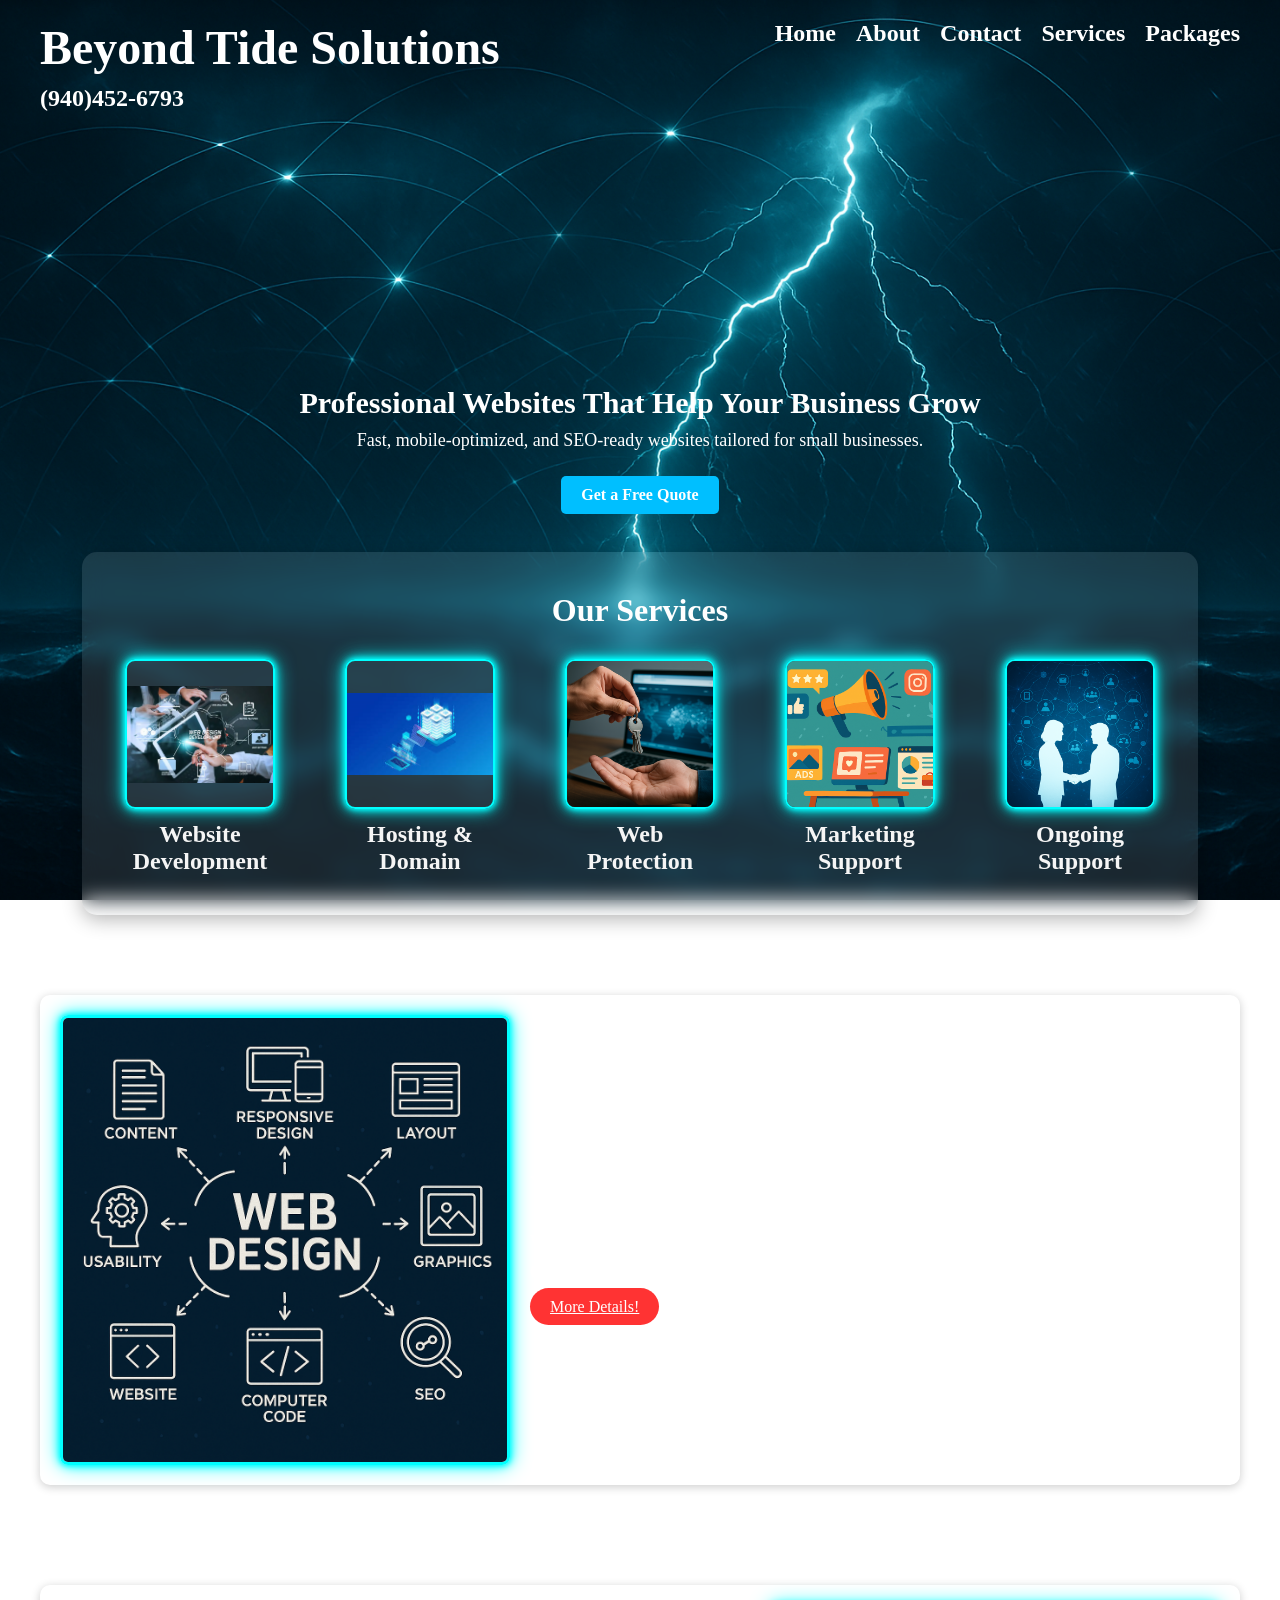
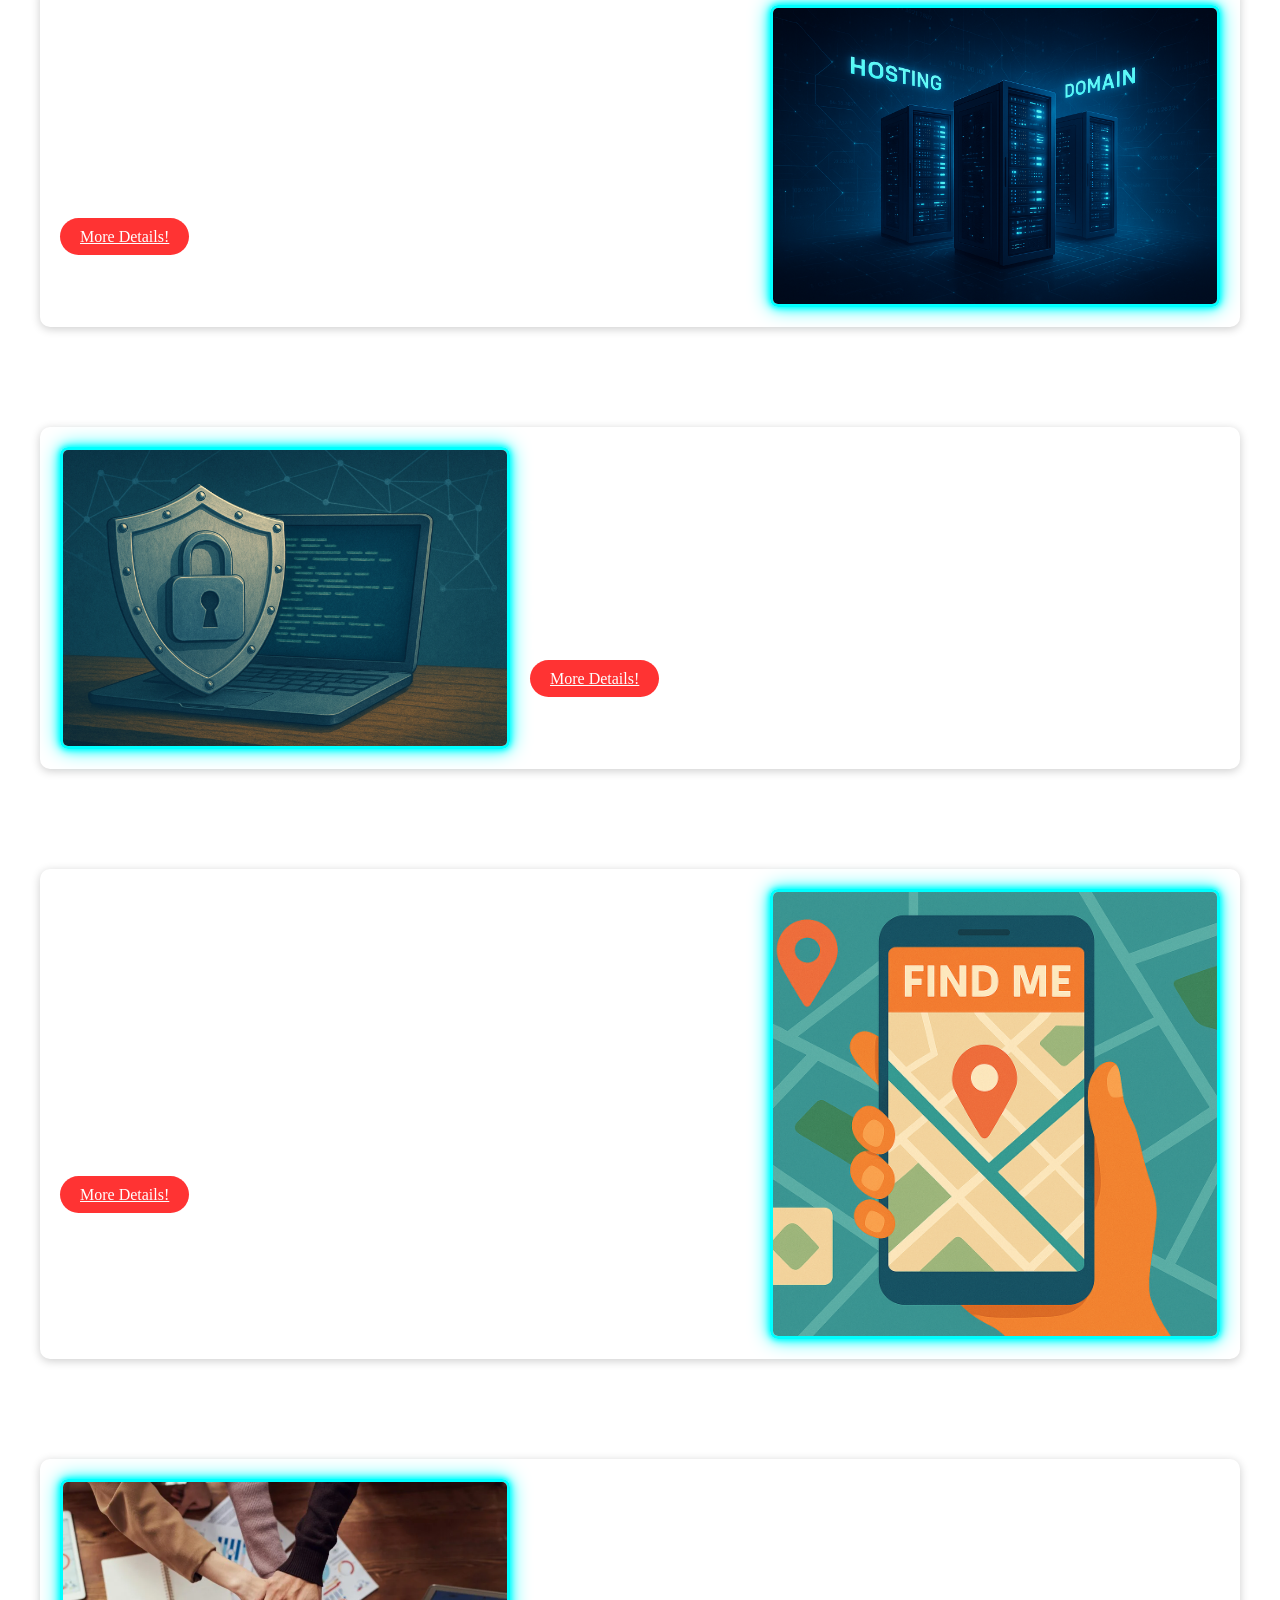
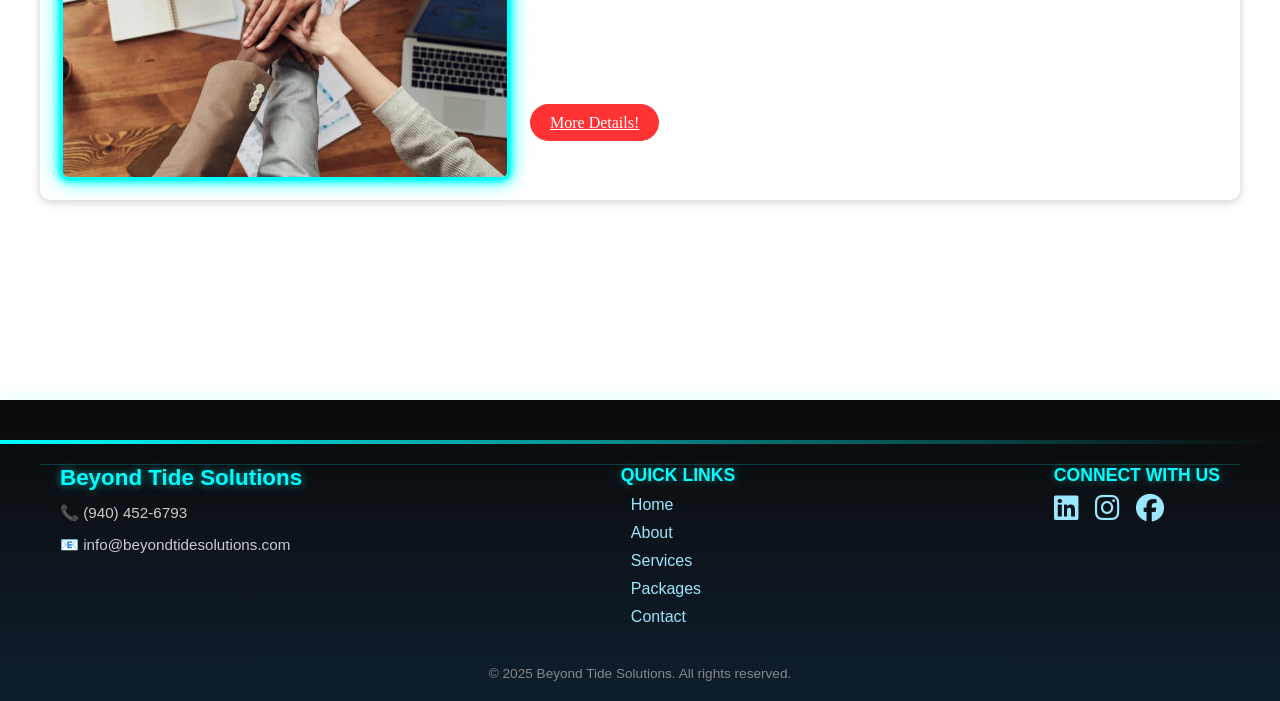
==== index.html @ 9009b9d4 "favicon" ====
<!DOCTYPE html>
<html lang="en">
<head>
  <meta charset="UTF-8" />
  <meta name="viewport" content="width=device-width, initial-scale=1.0"/>
  <title>Beyond Tide Solutions</title>
  <link rel="icon" type="image/png" href="Folder.Images/favicon.png">
  <link rel="stylesheet" href="css/styles.css">
  <link rel="stylesheet" href="https://cdnjs.cloudflare.com/ajax/libs/font-awesome/6.5.0/css/all.min.css" />
</head>

<body>

  <!-- Header Section -->
  <header>                                  <!-- This is the top of the page with site name, nav menu, phone number, logo, etc. -->
    <div class="container">                 <!-- Box that holds the content (div=generic box & class="container"= this box has special styling -->
      <div class="header-left">
        <h1 id="header-title">Beyond Tide Solutions</h1>        <!-- h# is a heading and the size of heading-->
        <h2>(940)452-6793</h2>                <!-- h# is a heading and the size of heading-->
      </div>
      <div class="header-right">              
        <nav>
          <ul>                                <!-- <ul> = unordered list -->
            <li><a href="#">Home</a></li>     <!-- <a href="#"> = anchor link (a is for hyperlinks. & href="#" is a placeholder — it means “this link doesn’t go anywhere yet.”)-->
            <li><a href="about.html">About</a></li>    
            <li><a href="contact.html">Contact</a></li>    
            <li><a href="services.html">Services</a></li>    
            <li><a href="packages.html">Packages</a></li>   
          </ul>
        </nav>
      </div>
    </div>

    <!-- Spacer -->
     
    <div class="spacer"></div>

    <!--Call To Action-->
    <div class="hero-overlay">
      <div class="hero-content">
        <h2>Professional Websites That Help Your Business Grow</h2>
        <p>Fast, mobile-optimized, and SEO-ready websites tailored for small businesses.</p>
        <a href="contact.html" class="cta-button">Get a Free Quote</a>
      </div>
    </div>

    <!-- Spacer -->
     
    <div class="spacer2"></div>



    <!-- Summary Icons Section -->

    <section class="service-overview blur-card fade-up">
      <h2>Our Services</h2>
      <div class="overview-icons">

    <a href="services.html" class="overview-icon">
      <div class="icon-wrapper">
        <img src="Folder.Images/Web_Design2.PNG" alt="Web_Design2">
      </div>
      <span>Website Development</span>
    </a>

    <a href="services.html" class="overview-icon">
      <div class="icon-wrapper">
        <img src="Folder.Images/Host_Domain2.png" alt="Host_Domain2">
      </div>
      <span>Hosting & Domain</span>
    </a>

    <a href="services.html" class="overview-icon">
      <div class="icon-wrapper">
        <img src="Folder.Images/web_Protection2.png" alt="web_Protection2">
      </div>
      <span>Web Protection</span>
    </a>

    <a href="services.html" class="overview-icon">
      <div class="icon-wrapper">
        <img src="Folder.Images/marketing_support2.png" alt="marketing_support2">
      </div>
      <span>Marketing Support</span>
    </a>

    <a href="services.html" class="overview-icon">
      <div class="icon-wrapper">
        <img src="Folder.Images/Support2.png" alt="Support2">
      </div>
      <span>Ongoing Support</span>
    </a>

  </div>
</section>


    <!-- Website Development Section -->

    <div class="services-container">
      <div class="service-box">
        <img src="Folder.Images/Web_Design1.png" alt="Service Image">
        <div class="service-content">
          <h2>Website Development</h2>
          <p>We use professionally designed templates from top-tier providers to create sleek, modern websites that fit your business.</p>
          <a href="services.html" class="btn">More Details!</a>
        </div>
      </div>


      <!-- Hosting & Domain Section -->

      <div class="service-box reverse">
        <img src="Folder.Images/Host_Domain1.png" alt="Host_Domain1">
        <div class="service-content">
          <h2>Hosting & Domain</h2>
          <p>We handle all the technical stuff pertaining to secure hosting & domain registration, so you don’t have to! Reliable uptime, fast loading speeds, and your own branded web address.</p>
          <a href="services.html" class="btn">More Details!</a>
        </div>
      </div>

      <!-- Web protection Section -->

      <div class="service-box">
        <img src="Folder.Images/web_Protection1.png" alt="web_Protection1">
        <div class="service-content">
          <h2>Website Protection</h2>
          <p>Protect your site and your visitors with built-in security features like SSL encryption, firewalls, and regular updates. Peace of mind, built in from the start.

            </p>
          <a href="services.html" class="btn">More Details!</a>
        </div>
      </div>

      <!-- Marketing Support -->

      <div class="service-box reverse">
        <img src="Folder.Images/marketing_support1.png" alt="marketing_support1">
        <div class="service-content">
          <h2>Grow Your Reach</h2>
          <p>Let people know you exist! From SEO to social media and email campaigns, we help you reach your audience and grow your presence online with smart, simple strategies.

            </p>
          <a href="services.html" class="btn">More Details!</a>
        </div>
      </div>

      <!-- Ongoing Support -->

      <div class="service-box">
        <img src="Folder.Images/Support1.PNG" alt="Support1">
        <div class="service-content">
          <h2>Ongoing Support</h2>
          <p>Our ongoing support will be the glue to keep everything together! We will be available to take in recommendations, make updates, and review opportunities to improve. BTS is here for our clients to help them grow digitally!
            </p>
          <a href="services.html" class="btn">More Details!</a>
        </div>
      </div>


    </div>


  </header>

  <footer class="site-footer">
    <div class="container footer-container">

      <div class="footer-left">
        <h3>Beyond Tide Solutions</h3>
        <p>📞 (940) 452-6793</p>
        <p>📧 info@beyondtidesolutions.com</p>
      </div>

      <div class="footer-center">
        <h4>Quick Links</h4>
        <ul>
          <li><a href="Index.html">Home</a></li>
          <li><a href="about.html">About</a></li>
          <li><a href="services.html">Services</a></li>
          <li><a href="packages.html">Packages</a></li>
          <li><a href="contact.html">Contact</a></li>
        </ul>
      </div>

      <div class="footer-right">
        <h4>Connect With Us</h4>
        <div class="social-icons">
          <a href="https://linkedin.com/in/charleseparet" target="_blank" aria-label="LinkedIn">
            <i class="fab fa-linkedin fa-lg"></i>
          </a>
          <a href="https://instagram.com" target="_blank" aria-label="Instagram">
            <i class="fab fa-instagram fa-lg"></i>
          </a>
          <a href="https://facebook.com" target="_blank" aria-label="Facebook">
            <i class="fab fa-facebook fa-lg"></i>
          </a>
        </div>
      </div>

    </div>

    <div class="footer-bottom">
      <p>&copy; 2025 Beyond Tide Solutions. All rights reserved.</p>
    </div>
  </footer>


</body>

</html>
---- css/styles.css ----
/* Reset */
* {
  margin: 0;
  padding: 0;
  box-sizing: border-box;
}

/* Header styling */
header {
  background-image: url('../Folder.Images/HP_Header_png.png');
  background-size: cover;
  background-position: center;
  background-attachment: fixed;
  height: 3600px;
  padding: 20px;
  color: white;
}

/* Flex row layout for container */
.container {
  display: flex;
  justify-content: space-between;
  align-items: flex-start;
  width: 100%;
  max-width: 1200px;
  margin: 0 auto;
}

/* Left column */
.header-left {
  display: flex;
  flex-direction: column;
  gap: 10px;
}


.header-right nav {
  position: relative;
  z-index: 10;
}

/* Right column - nav links */
.header-right nav ul {
  display: flex;
  list-style: none;
  gap: 20px;
}

.header-right nav a {
  color: white;
  text-decoration: none;
  font-weight: bold;
  font-size: 24px;
}

/* Optional flicker effect */
#header-title {
  font-size: 48px;
  color: white;
  opacity: 0;
  transform: translateX(-100px);
  animation: fadeSlideIn 2s ease-out forwards, flickerEffect 10s ease-in-out forwards;
  animation-delay: 0s, 2s; /* first animation starts immediately, second starts after 2s */
}

@keyframes fadeSlideIn {
  to {
    opacity: 1;
    transform: translateX(0);
  }
}

@keyframes flickerEffect {
  0% { color: white; opacity: 1; }
  10% { color: #ccc; opacity: 0.8; }
  20% { color: white; opacity: 0.6; }
  30% { color: #999; opacity: 0.9; }
  40% { color: white; opacity: 0.5; }
  50% { color: #888; opacity: 0.7; }
  60% { color: white; opacity: 0.4; }
  70% { color: #666; opacity: 0.6; }
  80% { color: #444; opacity: 0.5; }
  90% { color: #999; opacity: 0.6; }
  100% { color: white; opacity: 1; }
}


/* Spacer Section */

.spacer {
  height: 300px; /* Adjust to your needs */
}

/* Hero Section */

.Container-Call {
  position: relative;
  height: 300px; /* or adjust as needed */
  overflow: hidden;
}

.hero-overlay {
  position: absolute;
  top: 0;
  left: 0;
  width: 100%;
  height: 100%;
  background: transparent;   /* rgba(0, 0, 0, 0.223); /* darken background */
  display: flex;
  justify-content: center;
  align-items: center;
  text-align: center;
  z-index: 1;
}

.hero-content {
  z-index: 2;
  color: white;
  padding: 20px;
  max-width: 800px;
}

.hero-content h2 {
  font-size: 30px; /* Adjust as needed */
  font-weight: 700;
  margin-bottom: 10px;
}

.hero-content p {
  font-size: 18px;
  font-weight: 300;
  margin-bottom: 10px;
}


.cta-button {
  margin-top: 15px;
  display: inline-block;
  padding: 10px 20px;
  background-color: #00bfff;
  color: white;
  text-decoration: none;
  border-radius: 5px;
  font-weight: bold;
  transition: background-color 0.3s;
}

.cta-button:hover {
  background-color: #008ecf;
}


/* Spacer Section */

.spacer2 {
  height: 100px; /* Adjust to your needs */
}


/* Quick Summary Section */

.blur-card {
  background: rgba(255, 255, 255, 0.1); /* semi-transparent */
  backdrop-filter: blur(10px);         /* <-- the blur effect */
  -webkit-backdrop-filter: blur(10px); /* Safari support */
  border-radius: 15px;
  padding: 40px 20px;
  margin: 40px auto;
  width: 90%;
  max-width: 1200px;
  color: white; /* or adjust based on your design */
  box-shadow: 0 4px 20px rgba(0, 0, 0, 0.3);
  text-align: center;
}

.fade-up {
  opacity: 0;
  transform: translateY(50px);
  animation: fadeInUp 1s ease-out forwards;
  animation-delay: 0.3s; /* optional */
}

@keyframes fadeInUp {
  to {
    opacity: 1;
    transform: translateY(0);
  }
}

.service-overview h2 {
  margin-bottom: 30px;
  font-size: 2rem;
  color: white;
}

.overview-icons {
  display: flex;
  justify-content: center;
  flex-wrap: wrap;
  gap: 100px;
}

.overview-icon {
  display: flex;
  flex-direction: column;
  align-items: center;
  text-decoration: none;
  color: whitesmoke;
  transition: transform 0.3s;
  width: 120px;
}

.icon-wrapper {
  width: 150px;
  height: 150px;
  display: flex;
  justify-content: center;
  align-items: center;
  overflow: hidden;
  border: 2px solid #00ffff;
  box-shadow:
    0 0 5px #00ffff,
    0 0 10px #00ffff,
    0 0 20px #00ffff;
  border-radius: 10px; /* optional */
  background-color: rgba(255,255,255,0.05); /* optional backdrop look */
}

.icon-wrapper img {
  max-width: 100%;
  max-height: 100%;
  object-fit: contain;
  display: block;
}


.overview-icon span {
  font-size: 24px;
  font-weight: bold;
  color: whitesmoke;
  text-align: center;
  margin-top: 12px; /* Add space below the icon */
}

.overview-icon:hover {
  transform: scale(1.1);
}


/* Web Developement Section */

.services-container {
  display: flex;
  flex-direction: column;
  gap: 100px; /* increase as needed */
  padding: 40px 20px;
}



.service-box {
  color: white;
  padding: 20px;
  display: flex;
  flex-direction: row;
  align-items: center;
  gap: 20px;
  width:100%;
  border-radius: 10px;
  box-shadow: 0 2px 10px rgba(0, 0, 0, 0.2);
  opacity: 0;
  transform: translateX(100px);
  animation: fadeInRight 1s ease-out forwards;
  animation-delay: 0.3s; /* optional delay */
}
@keyframes fadeInRight {
  from {
    opacity: 0;
    transform: translateX(100px);
  }
  to {
    opacity: 1;
    transform: translateX(0);
  }
}

.service-box img {
  max-width: 450px;
  width: 150%;
  border-radius: 8px;
  border: 3px solid #00ffff; /* Neon cyan */
  border-radius: 8px;
  box-shadow:
    0 0 5px #00ffff,
    0 0 10px #00ffff,
    0 0 20px #00ffff;
}

.service-content {
  flex: 1;
}

.service-content h2 {
  margin: 0 0 10px;
  font-size: 48px;
}

.service-content p {
  margin: 0 0 15px;
  font-size: 24px;
}

.btn {
  background-color: #ff3333;
  color: white;
  padding: 10px 20px;
  border: none;
  border-radius: 20px;
  font-size: 1rem;
  cursor: pointer;
  transition: background-color 0.3s;
}

.btn:hover {
  background-color: #cc0000;
}

/* hosting and domain section */

.service-box.reverse {
  flex-direction: row-reverse;
}



/* Mobile view adjustments */
@media (max-width: 600px) {
  .service-box {
    flex-direction: column;
    text-align: center;
  }

  .service-box img {
    max-width: 100%;
  }
}


/*      footer      */



/* ---------- Footer Styles ---------- */

.site-footer {
  background: linear-gradient(to bottom, #0a0a0a, #0f1e2d); /* rich, dark gradient */
  color: #e0e0e0;
  padding: 40px 0 20px;
  font-family: 'Segoe UI', Tahoma, Geneva, Verdana, sans-serif;
  font-size: 0.95rem;
  box-shadow: 0 -4px 20px rgba(0, 255, 255, 0.1);
  position: relative;
}

.site-footer::before {
  content: "";
  display: block;
  height: 4px;
  background: linear-gradient(to right, #00ffff, transparent);
  margin-bottom: 20px;
}

.footer-container {
  display: flex;
  flex-wrap: wrap;
  justify-content: space-between;
  gap: 2rem;
  max-width: 1200px;
  margin: 0 auto;
  padding: 0 20px;
  border-top: 1px solid rgba(0, 255, 255, 0.2);
}

/* Footer Left Section */
.footer-left h3 {
  color: #00ffff;
  font-size: 1.4rem;
  margin-bottom: 10px;
  text-shadow: 0 0 8px rgba(0, 255, 255, 0.6);
}

.footer-left p {
  color: #ccc;
  font-size: 0.95rem;
  line-height: 1.6;
  margin-bottom: 8px;
}

.footer-left .phone {
  color: #00ffcc;
}

.footer-left .email {
  color: #66ccff;
}

/* Footer Center Section */
.footer-center h4 {
  color: #00ffff;
  text-shadow: 0 0 8px rgba(0, 255, 255, 0.4);
  margin-bottom: 10px;
  font-size: 1.1rem;
  text-transform: uppercase;
}

.footer-center ul {
  list-style: none;
  padding-left: 0;
  margin: 0;
}

.footer-center ul li {
  margin-bottom: 10px;
}

.footer-center ul li a {
  color: #9be7ff;
  text-decoration: none;
  font-size: 1rem;
  position: relative;
  padding-left: 10px;
  transition: color 0.3s ease, text-shadow 0.3s ease;
}

.footer-center ul li a::before {
  content: "";
  position: absolute;
  left: 0;
  top: 50%;
  transform: translateY(-50%);
  height: 6px;
  width: 6px;
  background-color: #00ffff;
  border-radius: 50%;
  opacity: 0;
  transition: opacity 0.3s;
}

.footer-center ul li a:hover::before {
  opacity: 1;
}

.footer-center ul li a:visited {
  color: #9be7ff;
}

.footer-center ul li a:hover {
  color: #00ffff;
  text-shadow: 0 0 5px #00ffff;
}

/* Footer Right Section */
.footer-right h4 {
  color: #00ffff;
  text-shadow: 0 0 8px rgba(0, 255, 255, 0.4);
  margin-bottom: 10px;
  font-size: 1.1rem;
  text-transform: uppercase;
}

.social-icons a {
  color: #9be7ff;
  margin-right: 12px;
  font-size: 1.4rem;
  transition: color 0.3s, text-shadow 0.3s;
  display: inline-block;
}

.social-icons a:hover {
  color: #00ffff;
  text-shadow: 0 0 6px #00ffff;
}

/* Bottom Bar */
.footer-bottom {
  text-align: center;
  margin-top: 30px;
  font-size: 0.85rem;
  color: #888;
}

/* Responsive Adjustments */
@media (max-width: 768px) {
  .footer-container {
    flex-direction: column;
    align-items: center;
    text-align: center;
  }

  .footer-left,
  .footer-center,
  .footer-right {
    min-width: 100%;
  }

  .social-icons a {
    font-size: 1.6rem;
    margin: 0 8px;
  }
}
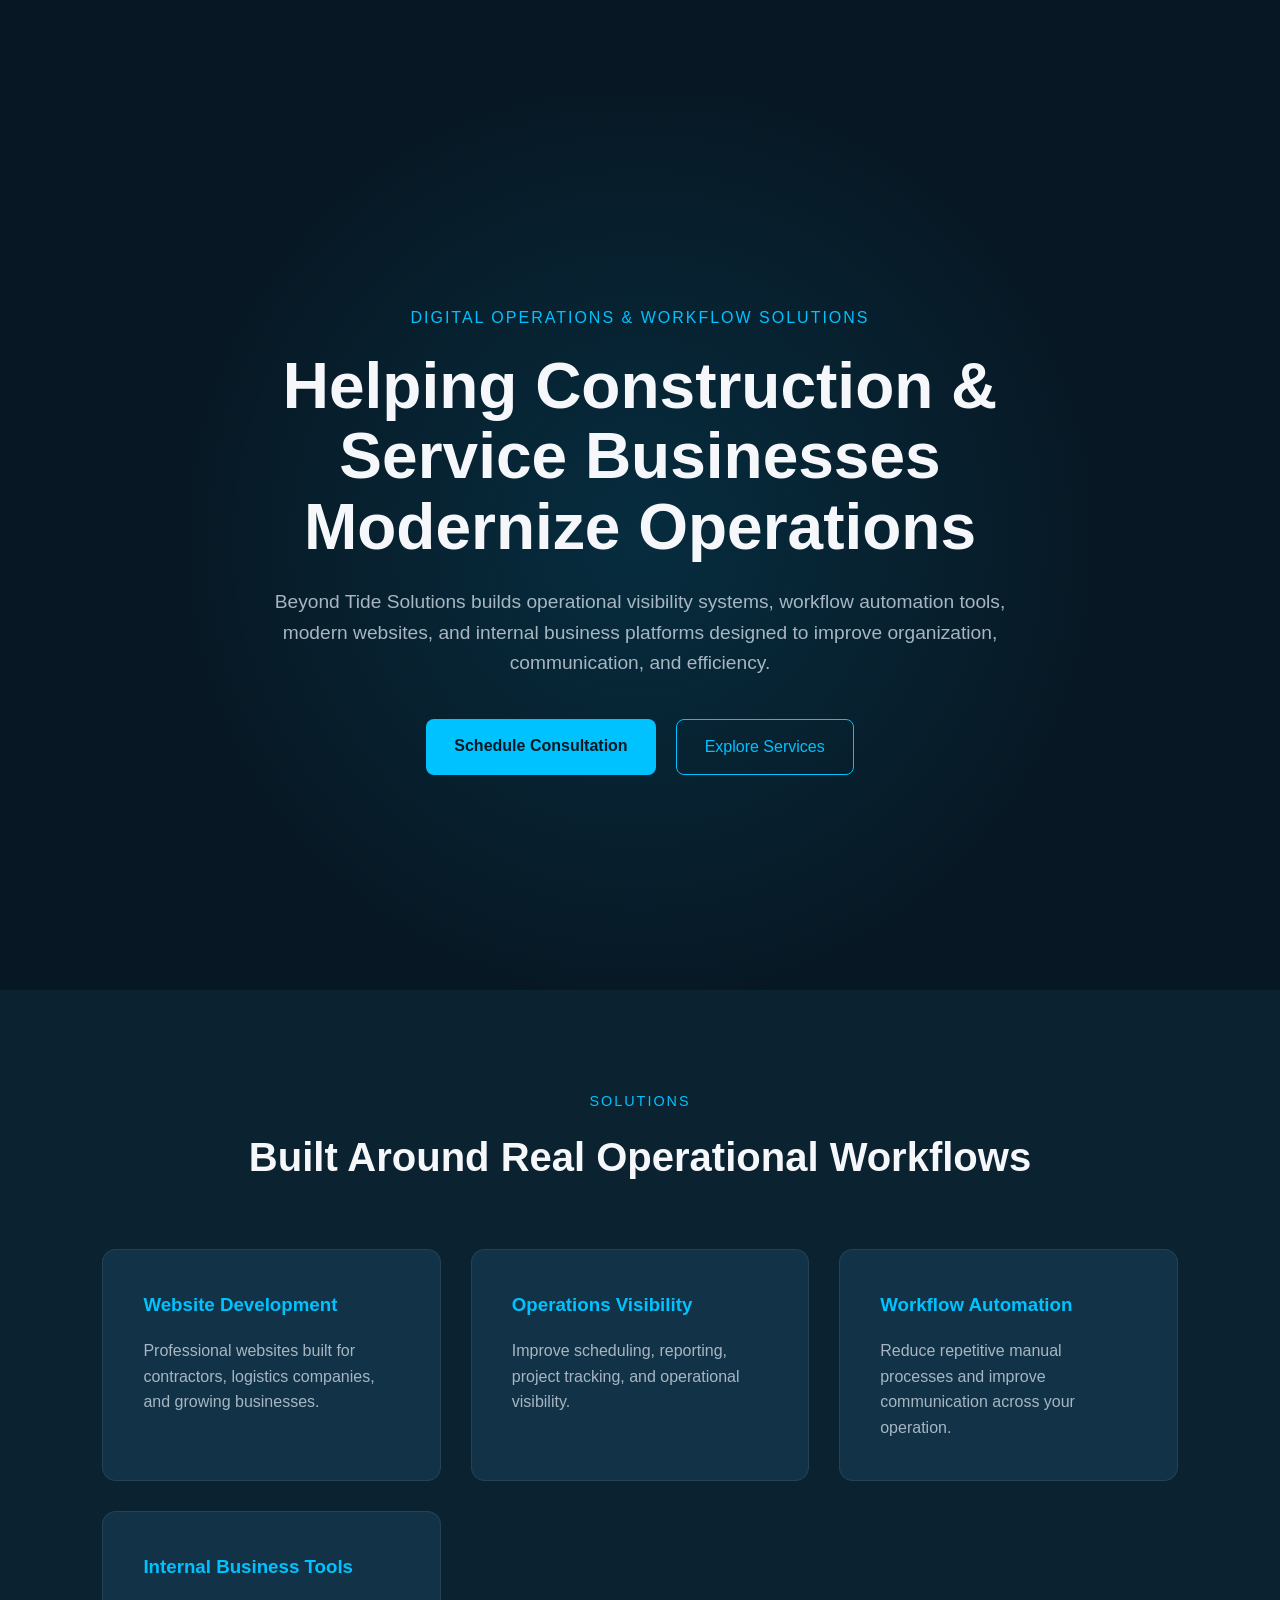
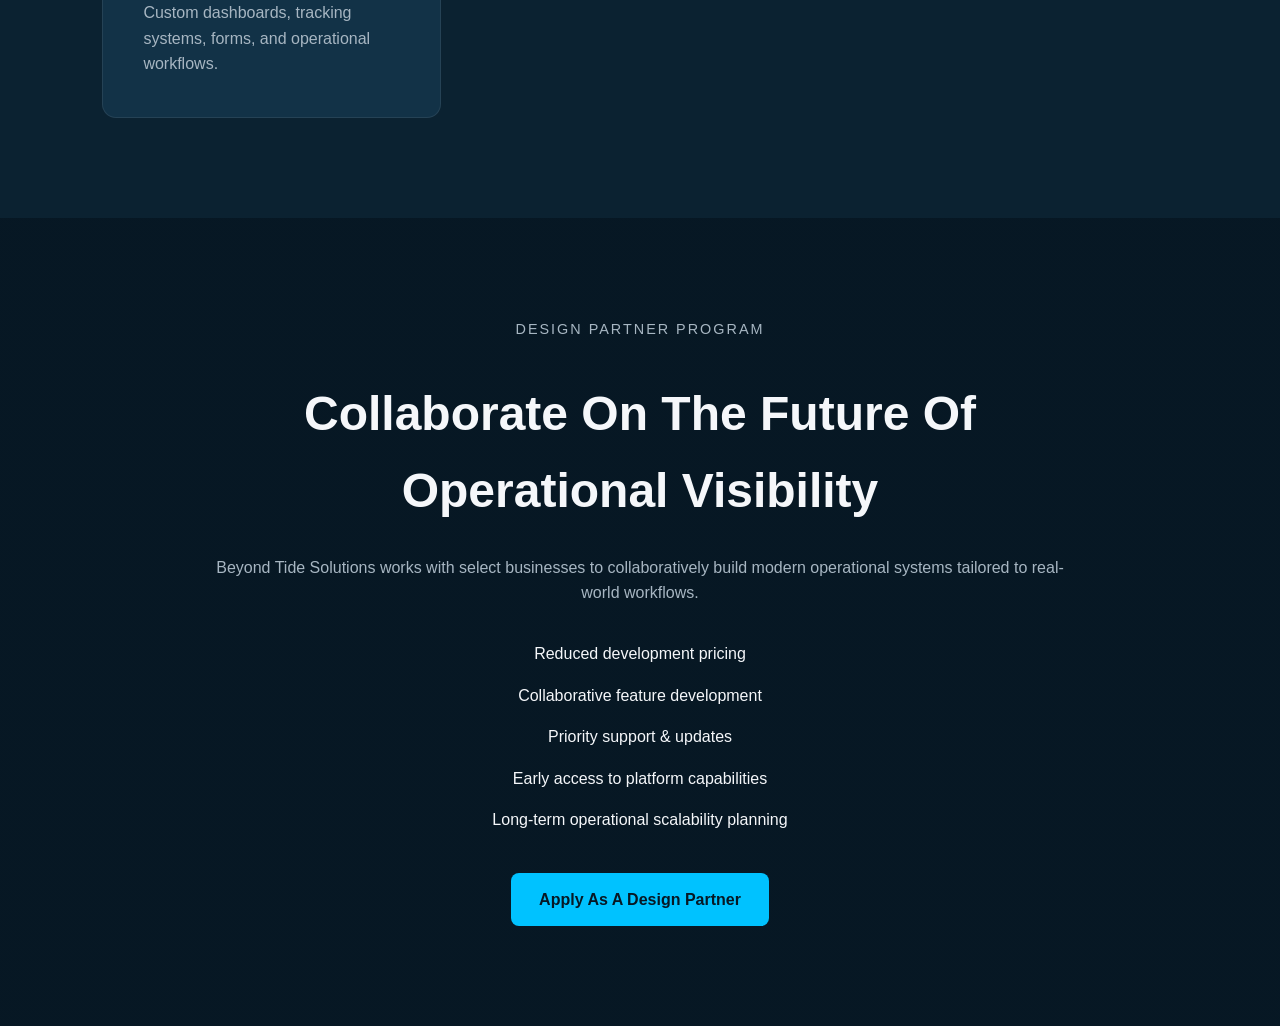
==== commit f4d47378: "BTS rebranding" ====
--- a/index.html
+++ b/index.html
@@ -3,209 +3,138 @@
 <head>
   <meta charset="UTF-8" />
   <meta name="viewport" content="width=device-width, initial-scale=1.0"/>
+
   <title>Beyond Tide Solutions</title>
-  <link rel="icon" type="image/png" href="Folder.Images/favicon.png">
-  <link rel="stylesheet" href="css/styles.css">
-  <link rel="stylesheet" href="https://cdnjs.cloudflare.com/ajax/libs/font-awesome/6.5.0/css/all.min.css" />
+
+  <link rel="stylesheet" href="assets/css/global.css">
+  <link rel="stylesheet" href="assets/css/home.css">
 </head>
-
 <body>
 
-  <!-- Header Section -->
-  <header>                                  <!-- This is the top of the page with site name, nav menu, phone number, logo, etc. -->
-    <div class="container">                 <!-- Box that holds the content (div=generic box & class="container"= this box has special styling -->
-      <div class="header-left">
-        <h1 id="header-title">Beyond Tide Solutions</h1>        <!-- h# is a heading and the size of heading-->
-        <h2>(940)452-6793</h2>                <!-- h# is a heading and the size of heading-->
-      </div>
-      <div class="header-right">              
-        <nav>
-          <ul>                                <!-- <ul> = unordered list -->
-            <li><a href="#">Home</a></li>     <!-- <a href="#"> = anchor link (a is for hyperlinks. & href="#" is a placeholder — it means “this link doesn’t go anywhere yet.”)-->
-            <li><a href="about.html">About</a></li>    
-            <li><a href="contact.html">Contact</a></li>    
-            <li><a href="services.html">Services</a></li>    
-            <li><a href="packages.html">Packages</a></li>   
-          </ul>
-        </nav>
-      </div>
-    </div>
+  <!-- Header Partial -->
+  <div id="header"></div>
 
-    <!-- Spacer -->
-     
-    <div class="spacer"></div>
+  <!-- HERO -->
+  <section class="hero">
 
-    <!--Call To Action-->
-    <div class="hero-overlay">
-      <div class="hero-content">
-        <h2>Professional Websites That Help Your Business Grow</h2>
-        <p>Fast, mobile-optimized, and SEO-ready websites tailored for small businesses.</p>
-        <a href="contact.html" class="cta-button">Get a Free Quote</a>
-      </div>
-    </div>
+    <div class="hero-overlay"></div>
 
-    <!-- Spacer -->
-     
-    <div class="spacer2"></div>
+    <div class="hero-content">
 
+      <p class="hero-tag">
+        Digital Operations & Workflow Solutions
+      </p>
 
+      <h1>
+        Helping Construction & Service Businesses Modernize Operations
+      </h1>
 
-    <!-- Summary Icons Section -->
+      <p class="hero-description">
+        Beyond Tide Solutions builds operational visibility systems,
+        workflow automation tools, modern websites, and internal business
+        platforms designed to improve organization, communication,
+        and efficiency.
+      </p>
 
-    <section class="service-overview blur-card fade-up">
-      <h2>Our Services</h2>
-      <div class="overview-icons">
+      <div class="hero-buttons">
+        <a href="/contact/" class="primary-btn">
+          Schedule Consultation
+        </a>
 
-    <a href="services.html" class="overview-icon">
-      <div class="icon-wrapper">
-        <img src="Folder.Images/Web_Design2.PNG" alt="Web_Design2">
-      </div>
-      <span>Website Development</span>
-    </a>
-
-    <a href="services.html" class="overview-icon">
-      <div class="icon-wrapper">
-        <img src="Folder.Images/Host_Domain2.png" alt="Host_Domain2">
-      </div>
-      <span>Hosting & Domain</span>
-    </a>
-
-    <a href="services.html" class="overview-icon">
-      <div class="icon-wrapper">
-        <img src="Folder.Images/web_Protection2.png" alt="web_Protection2">
-      </div>
-      <span>Web Protection</span>
-    </a>
-
-    <a href="services.html" class="overview-icon">
-      <div class="icon-wrapper">
-        <img src="Folder.Images/marketing_support2.png" alt="marketing_support2">
-      </div>
-      <span>Marketing Support</span>
-    </a>
-
-    <a href="services.html" class="overview-icon">
-      <div class="icon-wrapper">
-        <img src="Folder.Images/Support2.png" alt="Support2">
-      </div>
-      <span>Ongoing Support</span>
-    </a>
-
-  </div>
-</section>
-
-
-    <!-- Website Development Section -->
-
-    <div class="services-container">
-      <div class="service-box">
-        <img src="Folder.Images/Web_Design1.png" alt="Service Image">
-        <div class="service-content">
-          <h2>Website Development</h2>
-          <p>We use professionally designed templates from top-tier providers to create sleek, modern websites that fit your business.</p>
-          <a href="services.html" class="btn">More Details!</a>
-        </div>
-      </div>
-
-
-      <!-- Hosting & Domain Section -->
-
-      <div class="service-box reverse">
-        <img src="Folder.Images/Host_Domain1.png" alt="Host_Domain1">
-        <div class="service-content">
-          <h2>Hosting & Domain</h2>
-          <p>We handle all the technical stuff pertaining to secure hosting & domain registration, so you don’t have to! Reliable uptime, fast loading speeds, and your own branded web address.</p>
-          <a href="services.html" class="btn">More Details!</a>
-        </div>
-      </div>
-
-      <!-- Web protection Section -->
-
-      <div class="service-box">
-        <img src="Folder.Images/web_Protection1.png" alt="web_Protection1">
-        <div class="service-content">
-          <h2>Website Protection</h2>
-          <p>Protect your site and your visitors with built-in security features like SSL encryption, firewalls, and regular updates. Peace of mind, built in from the start.
-
-            </p>
-          <a href="services.html" class="btn">More Details!</a>
-        </div>
-      </div>
-
-      <!-- Marketing Support -->
-
-      <div class="service-box reverse">
-        <img src="Folder.Images/marketing_support1.png" alt="marketing_support1">
-        <div class="service-content">
-          <h2>Grow Your Reach</h2>
-          <p>Let people know you exist! From SEO to social media and email campaigns, we help you reach your audience and grow your presence online with smart, simple strategies.
-
-            </p>
-          <a href="services.html" class="btn">More Details!</a>
-        </div>
-      </div>
-
-      <!-- Ongoing Support -->
-
-      <div class="service-box">
-        <img src="Folder.Images/Support1.PNG" alt="Support1">
-        <div class="service-content">
-          <h2>Ongoing Support</h2>
-          <p>Our ongoing support will be the glue to keep everything together! We will be available to take in recommendations, make updates, and review opportunities to improve. BTS is here for our clients to help them grow digitally!
-            </p>
-          <a href="services.html" class="btn">More Details!</a>
-        </div>
-      </div>
-
-
-    </div>
-
-
-  </header>
-
-  <footer class="site-footer">
-    <div class="container footer-container">
-
-      <div class="footer-left">
-        <h3>Beyond Tide Solutions</h3>
-        <p>📞 (940) 452-6793</p>
-        <p>📧 info@beyondtidesolutions.com</p>
-      </div>
-
-      <div class="footer-center">
-        <h4>Quick Links</h4>
-        <ul>
-          <li><a href="Index.html">Home</a></li>
-          <li><a href="about.html">About</a></li>
-          <li><a href="services.html">Services</a></li>
-          <li><a href="packages.html">Packages</a></li>
-          <li><a href="contact.html">Contact</a></li>
-        </ul>
-      </div>
-
-      <div class="footer-right">
-        <h4>Connect With Us</h4>
-        <div class="social-icons">
-          <a href="https://linkedin.com/in/charleseparet" target="_blank" aria-label="LinkedIn">
-            <i class="fab fa-linkedin fa-lg"></i>
-          </a>
-          <a href="https://instagram.com" target="_blank" aria-label="Instagram">
-            <i class="fab fa-instagram fa-lg"></i>
-          </a>
-          <a href="https://facebook.com" target="_blank" aria-label="Facebook">
-            <i class="fab fa-facebook fa-lg"></i>
-          </a>
-        </div>
+        <a href="/services/" class="secondary-btn">
+          Explore Services
+        </a>
       </div>
 
     </div>
 
-    <div class="footer-bottom">
-      <p>&copy; 2025 Beyond Tide Solutions. All rights reserved.</p>
+  </section>
+
+  <!-- SERVICES -->
+  <section class="services-section">
+
+    <div class="section-header">
+      <p class="section-tag">Solutions</p>
+      <h2>Built Around Real Operational Workflows</h2>
     </div>
-  </footer>
 
+    <div class="services-grid">
+
+      <div class="service-card">
+        <h3>Website Development</h3>
+        <p>
+          Professional websites built for contractors,
+          logistics companies, and growing businesses.
+        </p>
+      </div>
+
+      <div class="service-card">
+        <h3>Operations Visibility</h3>
+        <p>
+          Improve scheduling, reporting, project tracking,
+          and operational visibility.
+        </p>
+      </div>
+
+      <div class="service-card">
+        <h3>Workflow Automation</h3>
+        <p>
+          Reduce repetitive manual processes and improve
+          communication across your operation.
+        </p>
+      </div>
+
+      <div class="service-card">
+        <h3>Internal Business Tools</h3>
+        <p>
+          Custom dashboards, tracking systems, forms,
+          and operational workflows.
+        </p>
+      </div>
+
+    </div>
+
+  </section>
+
+  <!-- DESIGN PARTNER -->
+  <section class="partner-section">
+
+    <div class="partner-content">
+
+      <p class="section-tag">
+        Design Partner Program
+      </p>
+
+      <h2>
+        Collaborate On The Future Of Operational Visibility
+      </h2>
+
+      <p>
+        Beyond Tide Solutions works with select businesses
+        to collaboratively build modern operational systems
+        tailored to real-world workflows.
+      </p>
+
+      <ul class="partner-list">
+        <li>Reduced development pricing</li>
+        <li>Collaborative feature development</li>
+        <li>Priority support & updates</li>
+        <li>Early access to platform capabilities</li>
+        <li>Long-term operational scalability planning</li>
+      </ul>
+
+      <a href="/contact/" class="primary-btn">
+        Apply As A Design Partner
+      </a>
+
+    </div>
+
+  </section>
+
+  <!-- FOOTER -->
+  <div id="footer"></div>
+
+  <script src="assets/js/main.js"></script>
 
 </body>
-
-</html>
+</html>
--- a/assets/css/global.css
+++ b/assets/css/global.css
@@ -0,0 +1,508 @@
+
+
+
+
+
+* {
+  margin: 0;
+  padding: 0;
+  box-sizing: border-box;
+}
+
+html {
+  scroll-behavior: smooth;
+}
+
+body {
+  font-family: Arial, Helvetica, sans-serif;
+  background-color: #071824;
+  color: #F5F7FA;
+  line-height: 1.6;
+}
+
+a {
+  text-decoration: none;
+}
+
+section {
+  padding: 100px 8%;
+}
+
+.section-header {
+  text-align: center;
+  margin-bottom: 60px;
+}
+
+.section-tag {
+  color: #00C2FF;
+  font-size: 0.9rem;
+  letter-spacing: 2px;
+  text-transform: uppercase;
+  margin-bottom: 12px;
+}
+
+.section-header h2 {
+  font-size: 2.5rem;
+  max-width: 800px;
+  margin: auto;
+}
+
+.primary-btn {
+  display: inline-block;
+  background-color: #00C2FF;
+  color: #071824;
+  padding: 14px 28px;
+  border-radius: 8px;
+  font-weight: bold;
+  transition: 0.3s ease;
+}
+
+.primary-btn:hover {
+  transform: translateY(-2px);
+}
+
+.secondary-btn {
+  display: inline-block;
+  border: 1px solid #00C2FF;
+  color: #00C2FF;
+  padding: 14px 28px;
+  border-radius: 8px;
+  transition: 0.3s ease;
+}
+
+.secondary-btn:hover {
+  background-color: rgba(0, 194, 255, 0.1);
+}
+
+
+
+
+
+
+/* =========================
+   HEADER
+========================= */
+
+.site-header {
+  position: fixed;
+  top: 0;
+  left: 0;
+
+  width: 100%;
+
+  z-index: 1000;
+
+  background: rgba(7, 24, 36, 0.82);
+
+  backdrop-filter: blur(12px);
+
+  border-bottom: 1px solid rgba(255,255,255,0.06);
+}
+
+.header-container {
+  width: 100%;
+  max-width: 1450px;
+
+  margin: auto;
+
+  padding: 18px 5%;
+
+  display: flex;
+  justify-content: space-between;
+  align-items: center;
+}
+
+/* LOGO */
+
+.logo-section {
+  display: flex;
+  align-items: center;
+  gap: 14px;
+
+  color: #F5F7FA;
+}
+
+.logo-icon {
+  width: 48px;
+  height: 48px;
+
+  border-radius: 12px;
+
+  background: linear-gradient(
+    135deg,
+    #00C2FF,
+    #123247
+  );
+
+  display: flex;
+  align-items: center;
+  justify-content: center;
+
+  font-weight: bold;
+  font-size: 1rem;
+
+  color: white;
+}
+
+.logo-text {
+  display: flex;
+  flex-direction: column;
+}
+
+.logo-title {
+  font-size: 1.2rem;
+  font-weight: 700;
+}
+
+.logo-subtitle {
+  font-size: 0.78rem;
+  color: #A7B6C2;
+  margin-top: 2px;
+}
+
+/* NAV */
+
+.main-nav {
+  display: flex;
+  align-items: center;
+  gap: 34px;
+}
+
+.main-nav a {
+  color: #F5F7FA;
+
+  font-size: 0.95rem;
+  font-weight: 500;
+
+  position: relative;
+
+  transition: 0.3s ease;
+}
+
+.main-nav a:hover {
+  color: #00C2FF;
+}
+
+.main-nav a::after {
+  content: "";
+
+  position: absolute;
+  left: 0;
+  bottom: -6px;
+
+  width: 0%;
+  height: 2px;
+
+  background-color: #00C2FF;
+
+  transition: 0.3s ease;
+}
+
+.main-nav a:hover::after {
+  width: 100%;
+}
+
+/* MOBILE */
+
+.mobile-menu-btn {
+  display: none;
+
+  background: none;
+  border: none;
+
+  color: white;
+
+  font-size: 2rem;
+  cursor: pointer;
+}
+
+/* SPACING FIX FOR FIXED HEADER */
+
+body {
+  padding-top: 90px;
+}
+
+/* =========================
+   MOBILE
+========================= */
+
+@media (max-width: 900px) {
+
+  .mobile-menu-btn {
+    display: block;
+  }
+
+  .main-nav {
+
+    position: absolute;
+
+    top: 100%;
+    left: 0;
+
+    width: 100%;
+
+    background-color: #071824;
+
+    flex-direction: column;
+
+    padding: 30px 0;
+
+    gap: 24px;
+
+    display: none;
+  }
+
+  .main-nav.active {
+    display: flex;
+  }
+
+  .logo-subtitle {
+    display: none;
+  }
+
+}
+
+/* =========================
+   DROPDOWN
+========================= */
+
+.dropdown {
+  position: relative;
+  display: flex;
+  align-items: center;
+
+  height: 100%;
+}
+
+.dropdown-btn {
+  background: none;
+  border: none;
+
+  color: #F5F7FA;
+
+  font-size: 0.95rem;
+  font-weight: 500;
+
+  cursor: pointer;
+
+  transition: 0.3s ease;
+
+  padding: 10px 0;
+}
+
+.dropdown-btn:hover {
+  color: #00C2FF;
+}
+
+/* Invisible hover bridge */
+.dropdown::after {
+  content: "";
+
+  position: absolute;
+
+  top: 100%;
+  left: 0;
+
+  width: 100%;
+  height: 20px;
+}
+
+.dropdown-content {
+
+  position: absolute;
+
+  top: calc(100% + 12px);
+  left: 0;
+
+  min-width: 280px;
+
+  background-color: #0B2231;
+
+  border: 1px solid rgba(255,255,255,0.08);
+
+  border-radius: 12px;
+
+  padding: 12px 0;
+
+  display: flex;
+  flex-direction: column;
+
+  box-shadow:
+    0 10px 30px rgba(0,0,0,0.35);
+
+  overflow: hidden;
+
+  z-index: 999;
+
+  opacity: 0;
+  visibility: hidden;
+
+  transform: translateY(10px);
+
+  transition:
+    opacity 0.25s ease,
+    transform 0.25s ease,
+    visibility 0.25s ease;
+}
+
+.dropdown-content a {
+
+  padding: 14px 20px;
+
+  color: #F5F7FA;
+
+  transition: 0.3s ease;
+}
+
+.dropdown-content a:hover {
+  background-color: rgba(0,194,255,0.08);
+  color: #00C2FF;
+}
+
+/* SHOW DROPDOWN */
+
+.dropdown:hover .dropdown-content {
+
+  opacity: 1;
+  visibility: visible;
+
+  transform: translateY(0);
+}
+
+
+
+
+
+/* =========================
+   FOOTER
+========================= */
+
+.site-footer {
+
+  background-color: #05131D;
+
+  border-top: 1px solid rgba(255,255,255,0.06);
+
+  margin-top: 100px;
+}
+
+.footer-container {
+
+  max-width: 1450px;
+
+  margin: auto;
+
+  padding: 80px 5% 50px;
+
+  display: grid;
+  grid-template-columns: 2fr 1fr 1fr;
+
+  gap: 60px;
+}
+
+/* LOGO */
+
+.footer-logo {
+  display: flex;
+  align-items: center;
+  gap: 16px;
+
+  margin-bottom: 24px;
+}
+
+.footer-logo-icon {
+
+  width: 54px;
+  height: 54px;
+
+  border-radius: 14px;
+
+  background: linear-gradient(
+    135deg,
+    #00C2FF,
+    #123247
+  );
+
+  display: flex;
+  align-items: center;
+  justify-content: center;
+
+  font-weight: bold;
+
+  color: white;
+}
+
+.footer-logo h3 {
+  margin-bottom: 4px;
+}
+
+.footer-logo p {
+  color: #A7B6C2;
+  font-size: 0.9rem;
+}
+
+.footer-description {
+
+  color: #A7B6C2;
+
+  max-width: 450px;
+
+  line-height: 1.8;
+}
+
+/* FOOTER LINKS */
+
+.footer-column h4 {
+
+  margin-bottom: 24px;
+
+  color: #F5F7FA;
+}
+
+.footer-links {
+  list-style: none;
+}
+
+.footer-links li {
+  margin-bottom: 16px;
+}
+
+.footer-links a {
+
+  color: #A7B6C2;
+
+  transition: 0.3s ease;
+}
+
+.footer-links a:hover {
+  color: #00C2FF;
+}
+
+/* BOTTOM */
+
+.footer-bottom {
+
+  border-top: 1px solid rgba(255,255,255,0.06);
+
+  padding: 24px 5%;
+
+  text-align: center;
+}
+
+.footer-bottom p {
+  color: #6F8797;
+  font-size: 0.9rem;
+}
+
+/* MOBILE */
+
+@media (max-width: 900px) {
+
+  .footer-container {
+
+    grid-template-columns: 1fr;
+
+    gap: 50px;
+  }
+
+}
--- a/assets/css/home.css
+++ b/assets/css/home.css
@@ -0,0 +1,156 @@
+.hero {
+  position: relative;
+  min-height: 100vh;
+
+  display: flex;
+  align-items: center;
+  justify-content: center;
+
+  background:
+    linear-gradient(rgba(7,24,36,0.85), rgba(7,24,36,0.92)),
+    url('../images/hero-background.jpg');
+
+  background-size: cover;
+  background-position: center;
+}
+
+.hero-overlay {
+  position: absolute;
+  inset: 0;
+
+  background:
+    radial-gradient(circle at center,
+    rgba(0,194,255,0.12),
+    transparent 60%);
+}
+
+.hero-content {
+  position: relative;
+  z-index: 2;
+
+  text-align: center;
+  max-width: 900px;
+}
+
+.hero-tag {
+  color: #00C2FF;
+  font-size: 1rem;
+  text-transform: uppercase;
+  letter-spacing: 2px;
+  margin-bottom: 20px;
+}
+
+.hero h1 {
+  font-size: 4rem;
+  line-height: 1.1;
+  margin-bottom: 25px;
+}
+
+.hero-description {
+  color: #A7B6C2;
+  font-size: 1.2rem;
+  max-width: 760px;
+  margin: auto;
+  margin-bottom: 40px;
+}
+
+.hero-buttons {
+  display: flex;
+  justify-content: center;
+  gap: 20px;
+  flex-wrap: wrap;
+}
+
+/* SERVICES */
+
+.services-section {
+  background-color: #0B2231;
+}
+
+.services-grid {
+  display: grid;
+  grid-template-columns: repeat(auto-fit, minmax(250px, 1fr));
+  gap: 30px;
+}
+
+.service-card {
+  background-color: #123247;
+
+  padding: 40px;
+  border-radius: 14px;
+
+  border: 1px solid rgba(255,255,255,0.08);
+
+  transition: 0.3s ease;
+}
+
+.service-card:hover {
+  transform: translateY(-6px);
+
+  border-color: #00C2FF;
+}
+
+.service-card h3 {
+  margin-bottom: 18px;
+  color: #00C2FF;
+}
+
+.service-card p {
+  color: #A7B6C2;
+}
+
+/* DESIGN PARTNER */
+
+.partner-section {
+  background:
+    linear-gradient(rgba(7,24,36,0.94),
+    rgba(7,24,36,0.94)),
+    url('../images/grid-pattern.jpg');
+
+  background-size: cover;
+}
+
+.partner-content {
+  max-width: 850px;
+  margin: auto;
+  text-align: center;
+}
+
+.partner-content h2 {
+  font-size: 3rem;
+  margin-bottom: 25px;
+}
+
+.partner-content p {
+  color: #A7B6C2;
+  margin-bottom: 35px;
+}
+
+.partner-list {
+  list-style: none;
+  margin-bottom: 40px;
+}
+
+.partner-list li {
+  margin-bottom: 16px;
+  color: #F5F7FA;
+}
+
+/* MOBILE */
+
+@media (max-width: 768px) {
+
+  .hero h1 {
+    font-size: 2.8rem;
+  }
+
+  .section-header h2,
+  .partner-content h2 {
+    font-size: 2rem;
+  }
+
+  section {
+    padding: 80px 6%;
+  }
+
+}
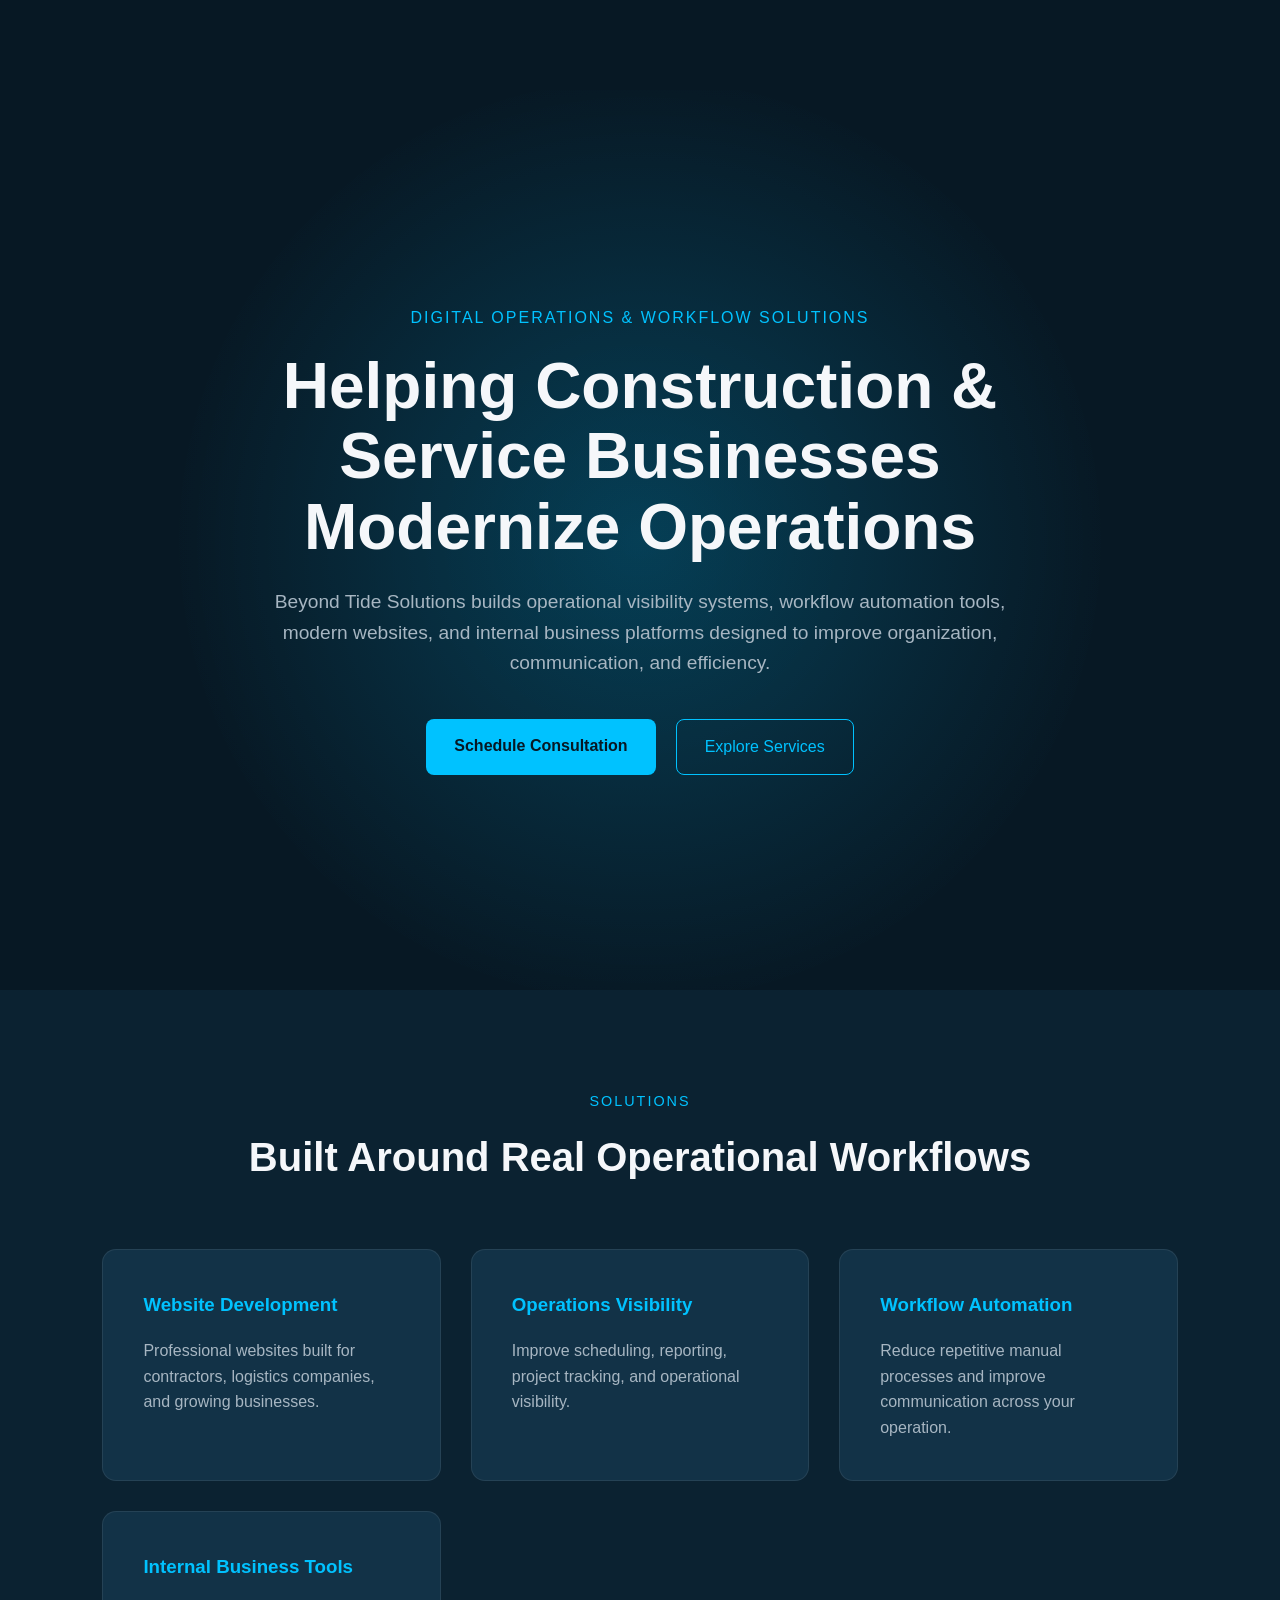
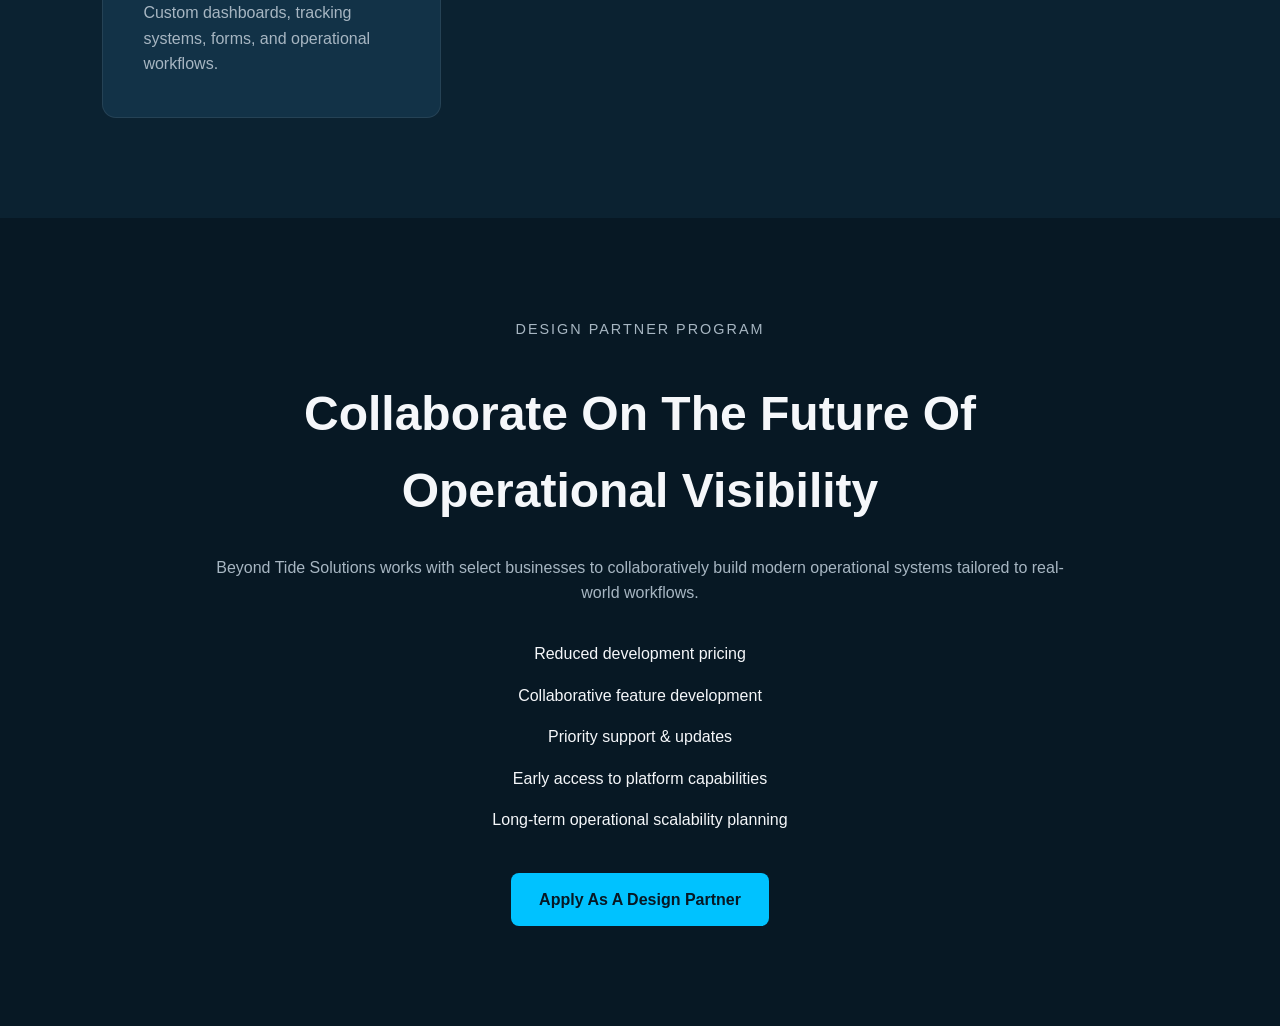
==== commit e496677c: "adjust JS to js" ====
--- a/index.html
+++ b/index.html
@@ -8,6 +8,9 @@
 
   <link rel="stylesheet" href="assets/css/global.css">
   <link rel="stylesheet" href="assets/css/home.css">
+
+  <link rel="icon" type="image/png" href="Folder.Images/favicon.png">
+  
 </head>
 <body>
 
--- a/assets/css/home.css
+++ b/assets/css/home.css
@@ -6,9 +6,9 @@
   align-items: center;
   justify-content: center;
 
-  background:
-    linear-gradient(rgba(7,24,36,0.85), rgba(7,24,36,0.92)),
-    url('../images/hero-background.jpg');
+background:
+  radial-gradient(circle at center, rgba(0,194,255,0.12), transparent 60%),
+  linear-gradient(rgba(7,24,36,0.92), rgba(7,24,36,0.96));
 
   background-size: cover;
   background-position: center;
@@ -102,10 +102,7 @@
 /* DESIGN PARTNER */
 
 .partner-section {
-  background:
-    linear-gradient(rgba(7,24,36,0.94),
-    rgba(7,24,36,0.94)),
-    url('../images/grid-pattern.jpg');
+ background-color: #071824;
 
   background-size: cover;
 }
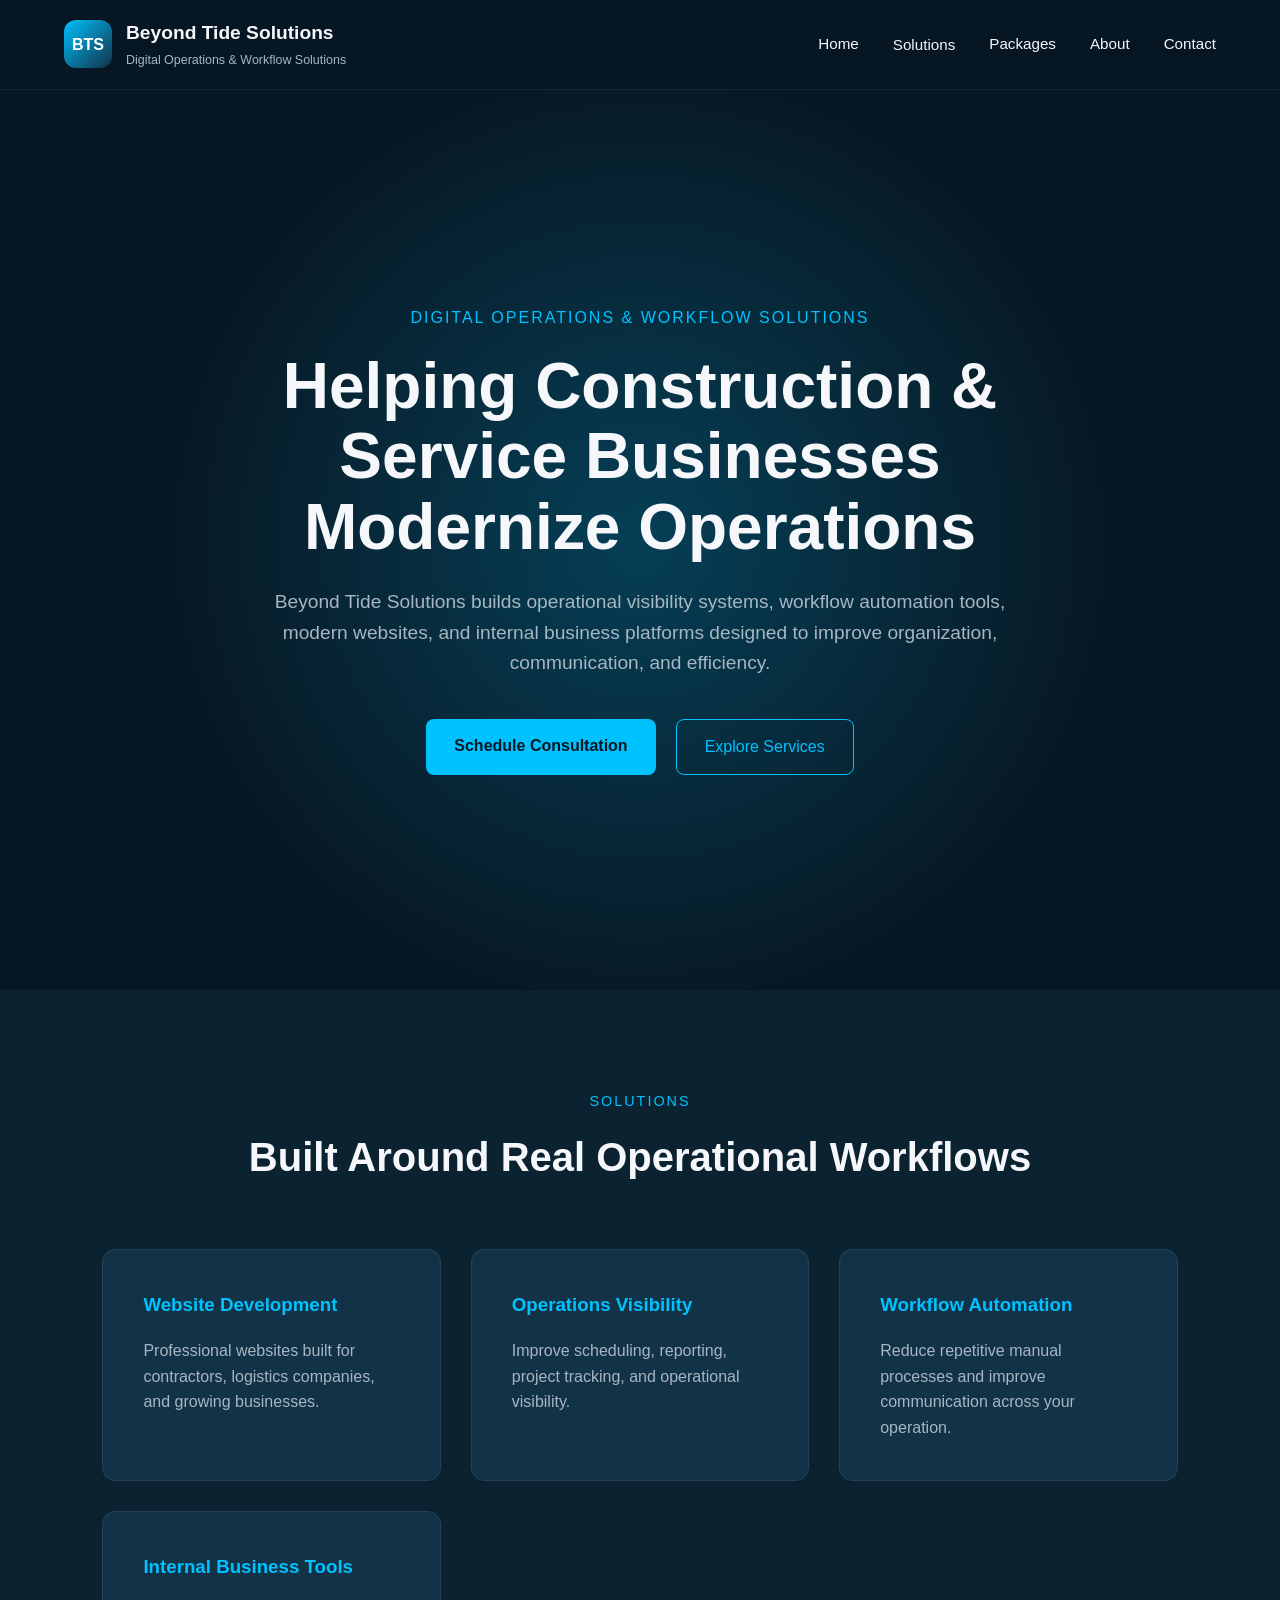
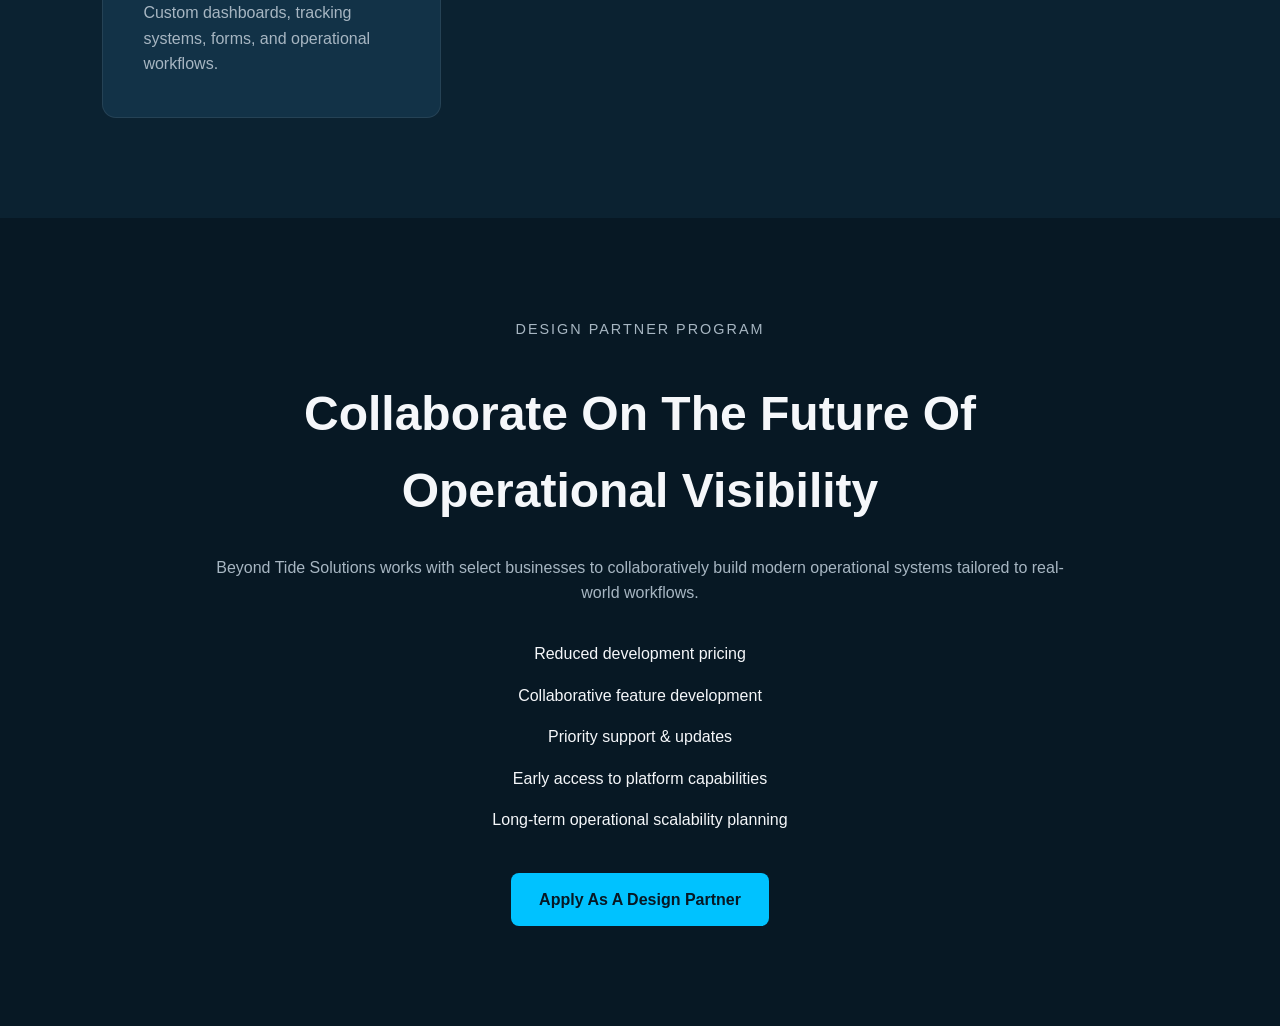
==== commit 7c61832f: "update header manual" ====
--- a/index.html
+++ b/index.html
@@ -9,13 +9,48 @@
   <link rel="stylesheet" href="assets/css/global.css">
   <link rel="stylesheet" href="assets/css/home.css">
 
-  <link rel="icon" type="image/png" href="Folder.Images/favicon.png">
-  
+<link rel="icon" type="image/png" href="assets/Folder.Images/favicon.png">
+
 </head>
 <body>
 
-  <!-- Header Partial -->
-  <div id="header"></div>
+  <!-- Header Partial 
+  <div id="header"></div>-->
+
+  <header class="site-header">
+  <div class="header-container">
+
+    <a href="/" class="logo-section">
+      <div class="logo-icon">BTS</div>
+
+      <div class="logo-text">
+        <span class="logo-title">Beyond Tide Solutions</span>
+        <span class="logo-subtitle">Digital Operations & Workflow Solutions</span>
+      </div>
+    </a>
+
+    <button class="mobile-menu-btn" id="mobileMenuBtn">☰</button>
+
+    <nav class="main-nav" id="mainNav">
+      <a href="/">Home</a>
+
+      <div class="dropdown">
+        <button class="dropdown-btn">Solutions</button>
+
+        <div class="dropdown-content">
+          <a href="solutions/crewsight/">CrewSight</a>
+          <a href="/solutions/tideview/">TideView</a>
+          <a href="/solutions/workflow-automation/">Workflow Automation</a>
+        </div>
+      </div>
+
+      <a href="packages/">Packages</a>
+      <a href="about/">About</a>
+      <a href="contact/">Contact</a>
+    </nav>
+
+  </div>
+</header>
 
   <!-- HERO -->
   <section class="hero">
@@ -44,7 +79,7 @@
           Schedule Consultation
         </a>
 
-        <a href="/services/" class="secondary-btn">
+        <a href="solutions/crewsight/" class="secondary-btn">
           Explore Services
         </a>
       </div>
@@ -137,7 +172,7 @@
   <!-- FOOTER -->
   <div id="footer"></div>
 
-  <script src="assets/js/main.js"></script>
+  <script src="assets/js/main-v2.js"></script>
 
 </body>
 </html>
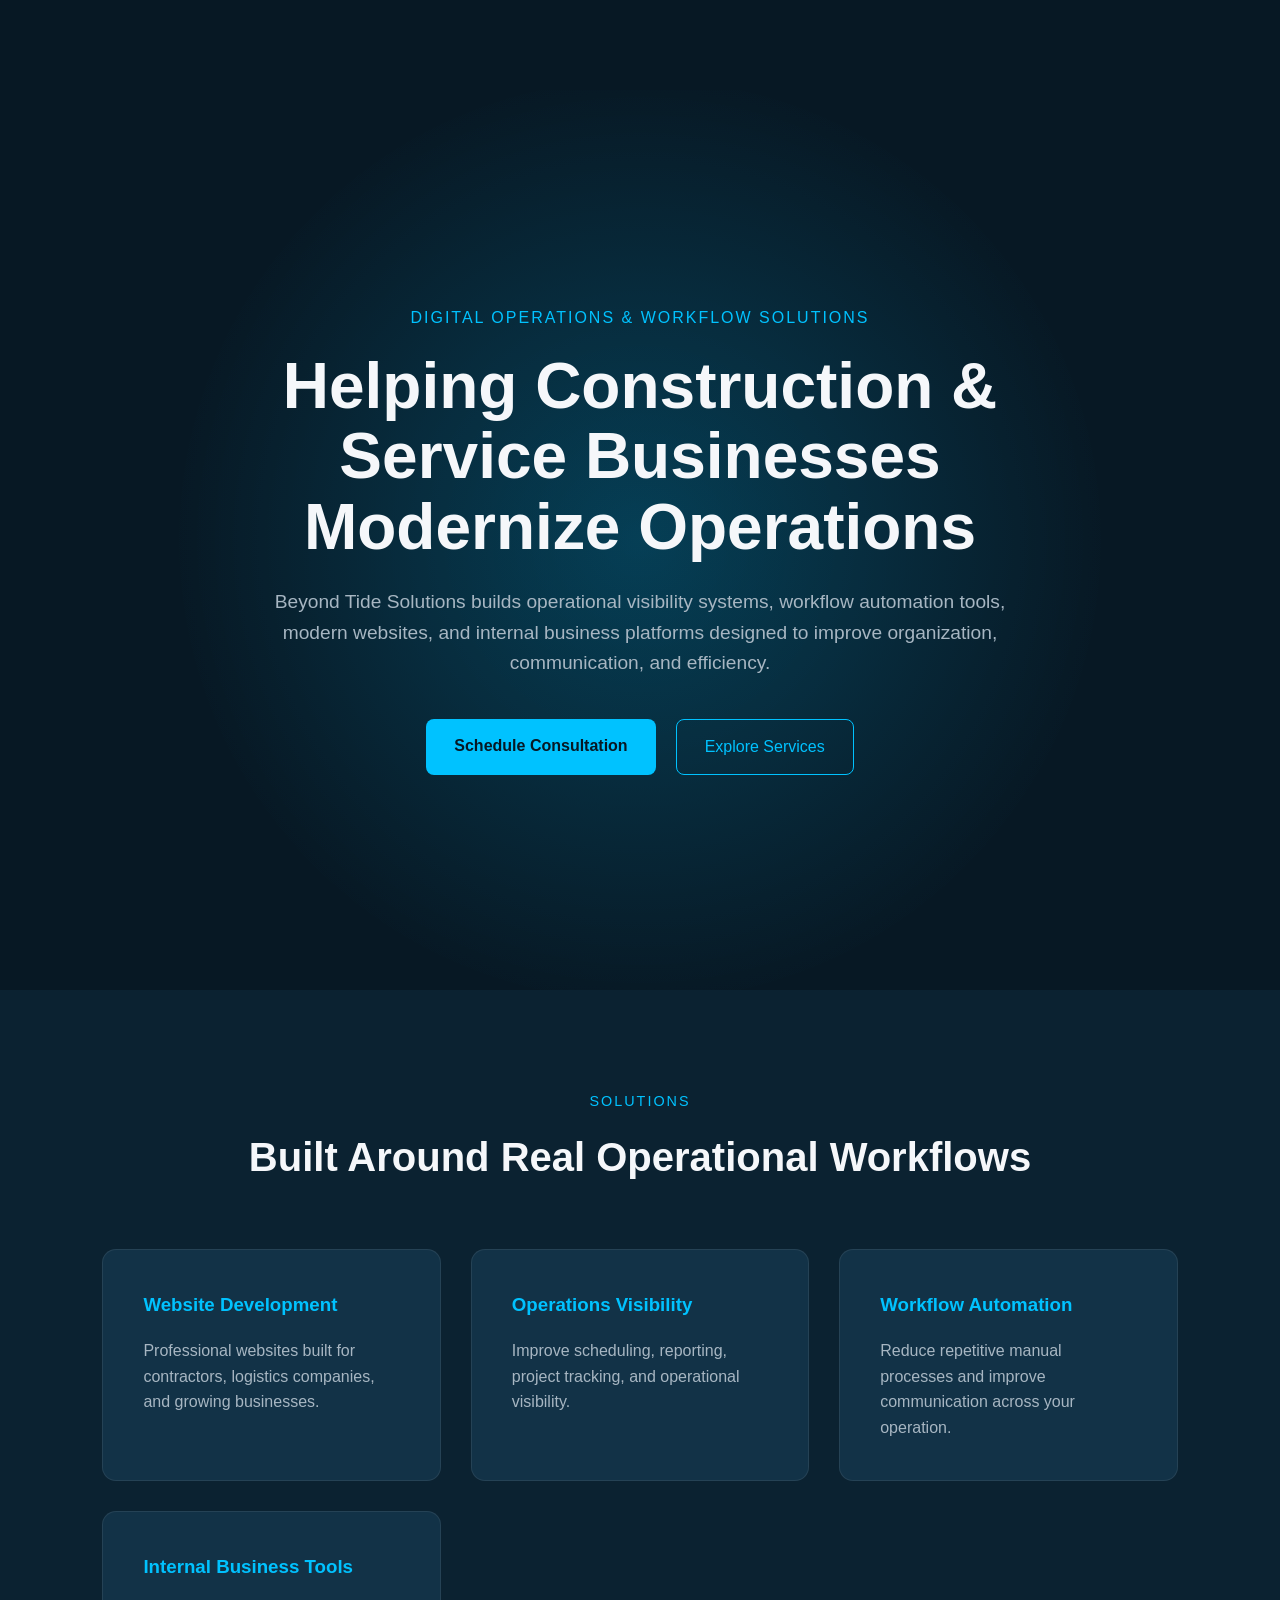
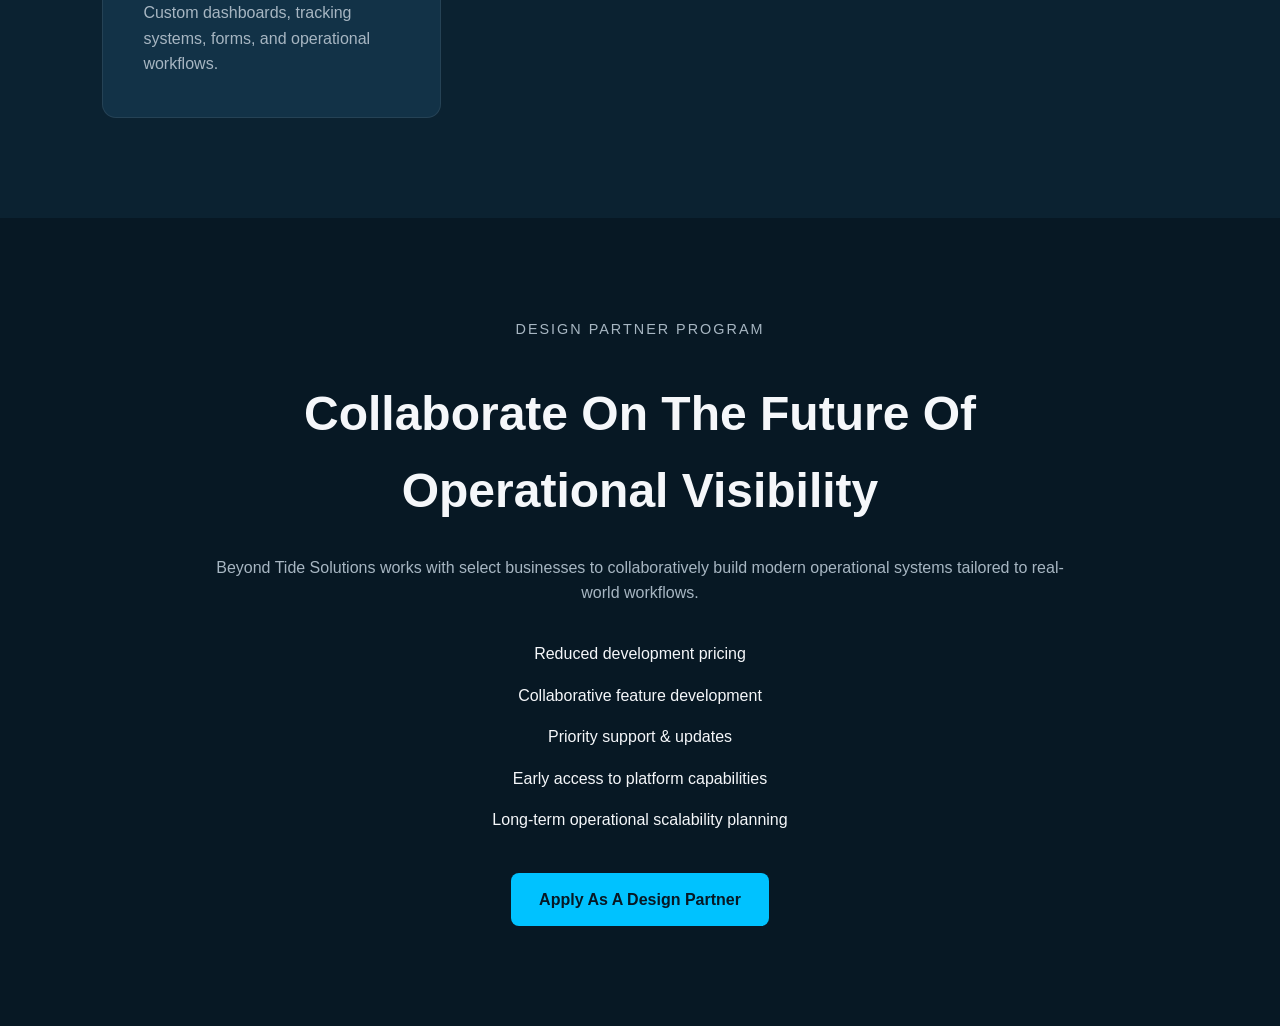
==== commit 4455da4f: "new nav js file" ====
--- a/index.html
+++ b/index.html
@@ -14,43 +14,10 @@
 </head>
 <body>
 
-  <!-- Header Partial 
-  <div id="header"></div>-->
+  <!-- Header Partial -->
+  <div id="header"></div>
 
-  <header class="site-header">
-  <div class="header-container">
-
-    <a href="/" class="logo-section">
-      <div class="logo-icon">BTS</div>
-
-      <div class="logo-text">
-        <span class="logo-title">Beyond Tide Solutions</span>
-        <span class="logo-subtitle">Digital Operations & Workflow Solutions</span>
-      </div>
-    </a>
-
-    <button class="mobile-menu-btn" id="mobileMenuBtn">☰</button>
-
-    <nav class="main-nav" id="mainNav">
-      <a href="/">Home</a>
-
-      <div class="dropdown">
-        <button class="dropdown-btn">Solutions</button>
-
-        <div class="dropdown-content">
-          <a href="solutions/crewsight/">CrewSight</a>
-          <a href="/solutions/tideview/">TideView</a>
-          <a href="/solutions/workflow-automation/">Workflow Automation</a>
-        </div>
-      </div>
-
-      <a href="packages/">Packages</a>
-      <a href="about/">About</a>
-      <a href="contact/">Contact</a>
-    </nav>
-
-  </div>
-</header>
+  
 
   <!-- HERO -->
   <section class="hero">
@@ -172,7 +139,7 @@
   <!-- FOOTER -->
   <div id="footer"></div>
 
-  <script src="assets/js/main-v2.js"></script>
+  <script src="assets/js/header-nav.js"></script>
 
 </body>
 </html>
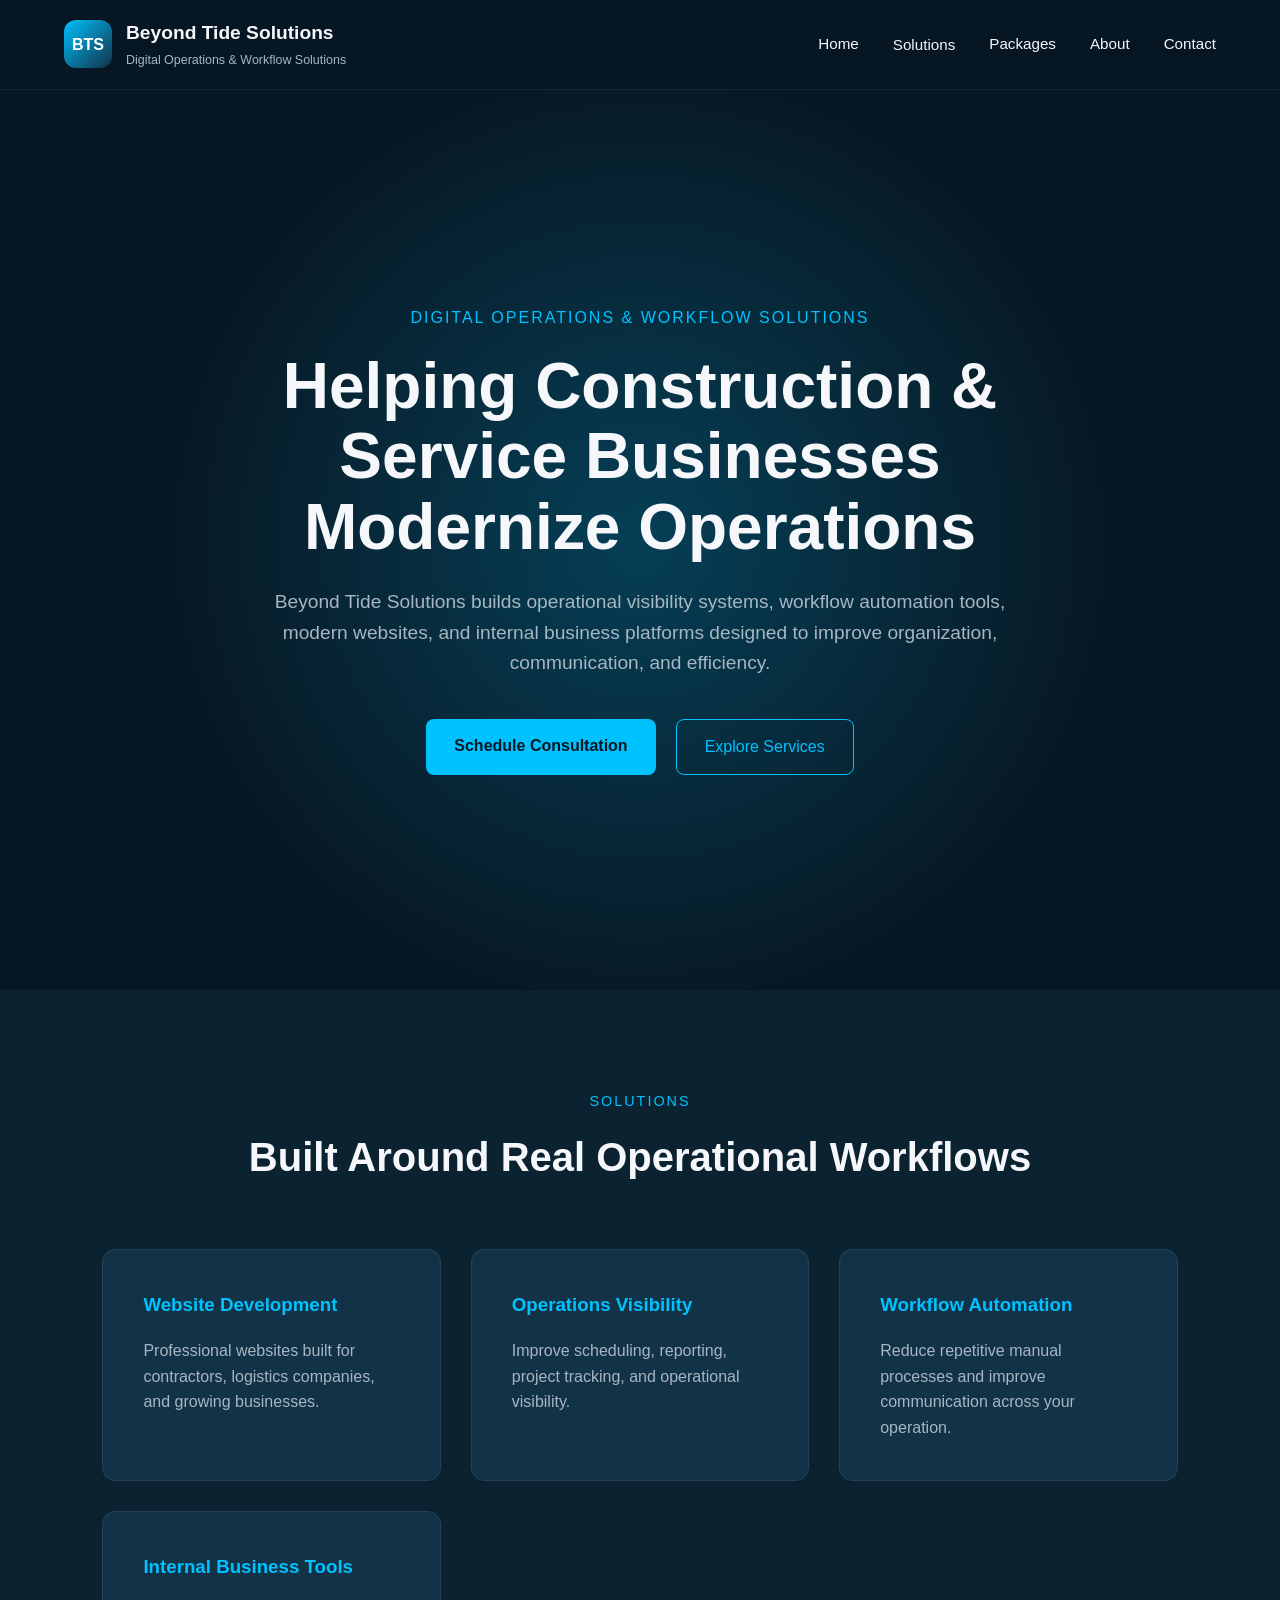
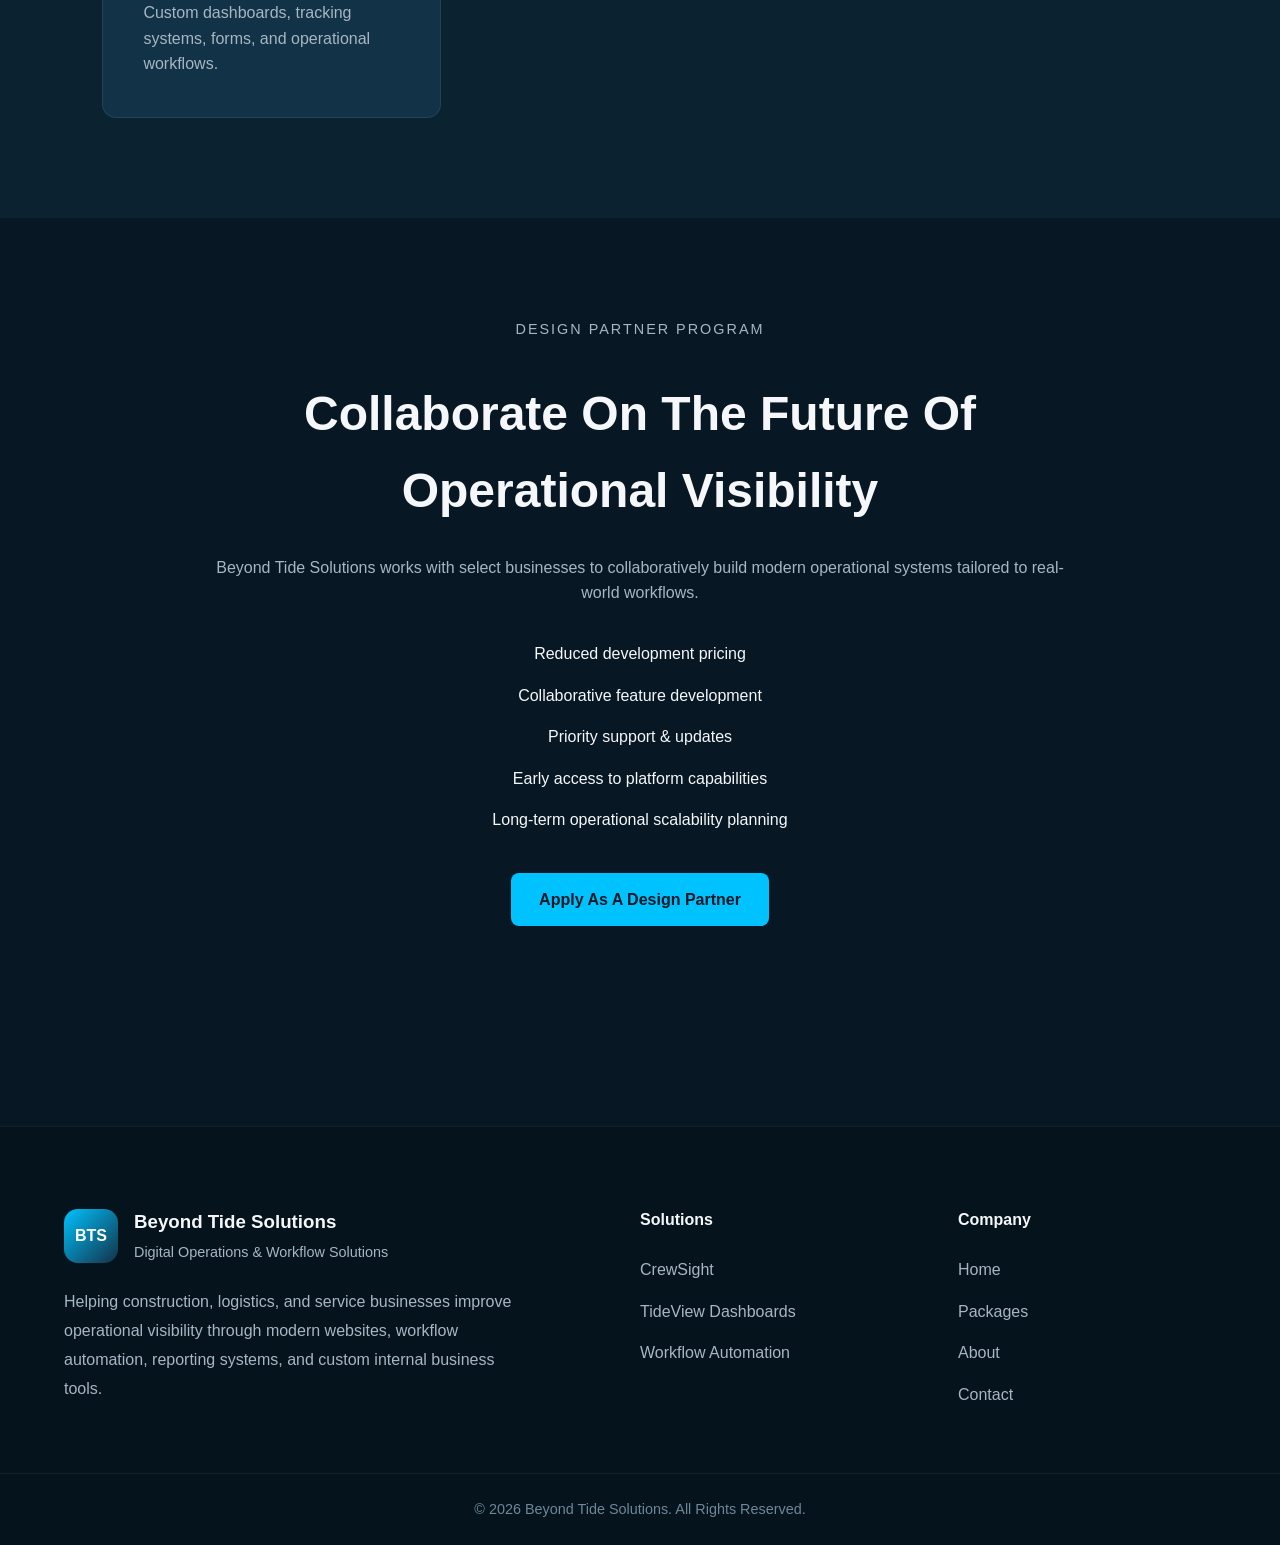
==== commit 1cb63543: "test header" ====
--- a/index.html
+++ b/index.html
@@ -139,7 +139,7 @@
   <!-- FOOTER -->
   <div id="footer"></div>
 
-  <script src="assets/js/header-nav.js"></script>
+  <script src="assets/JS/header-nav.js"></script>
 
 </body>
 </html>
